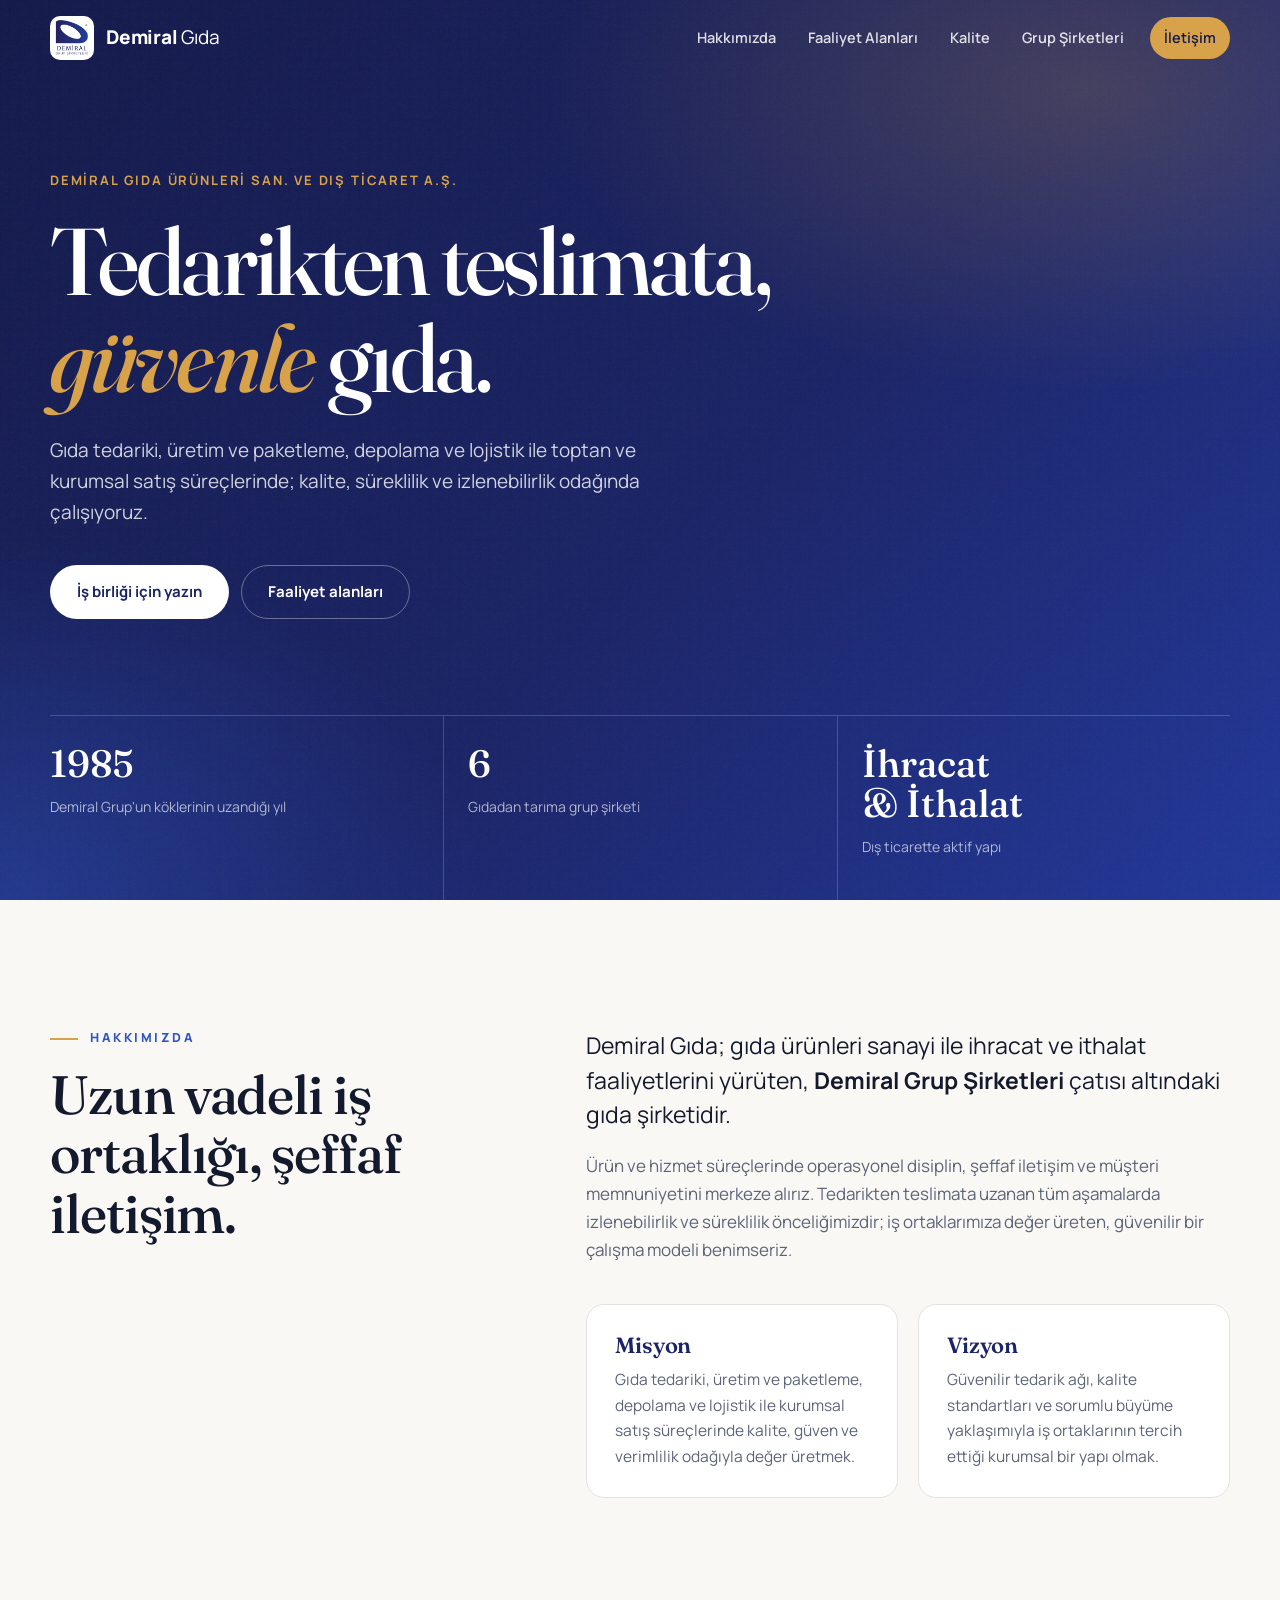
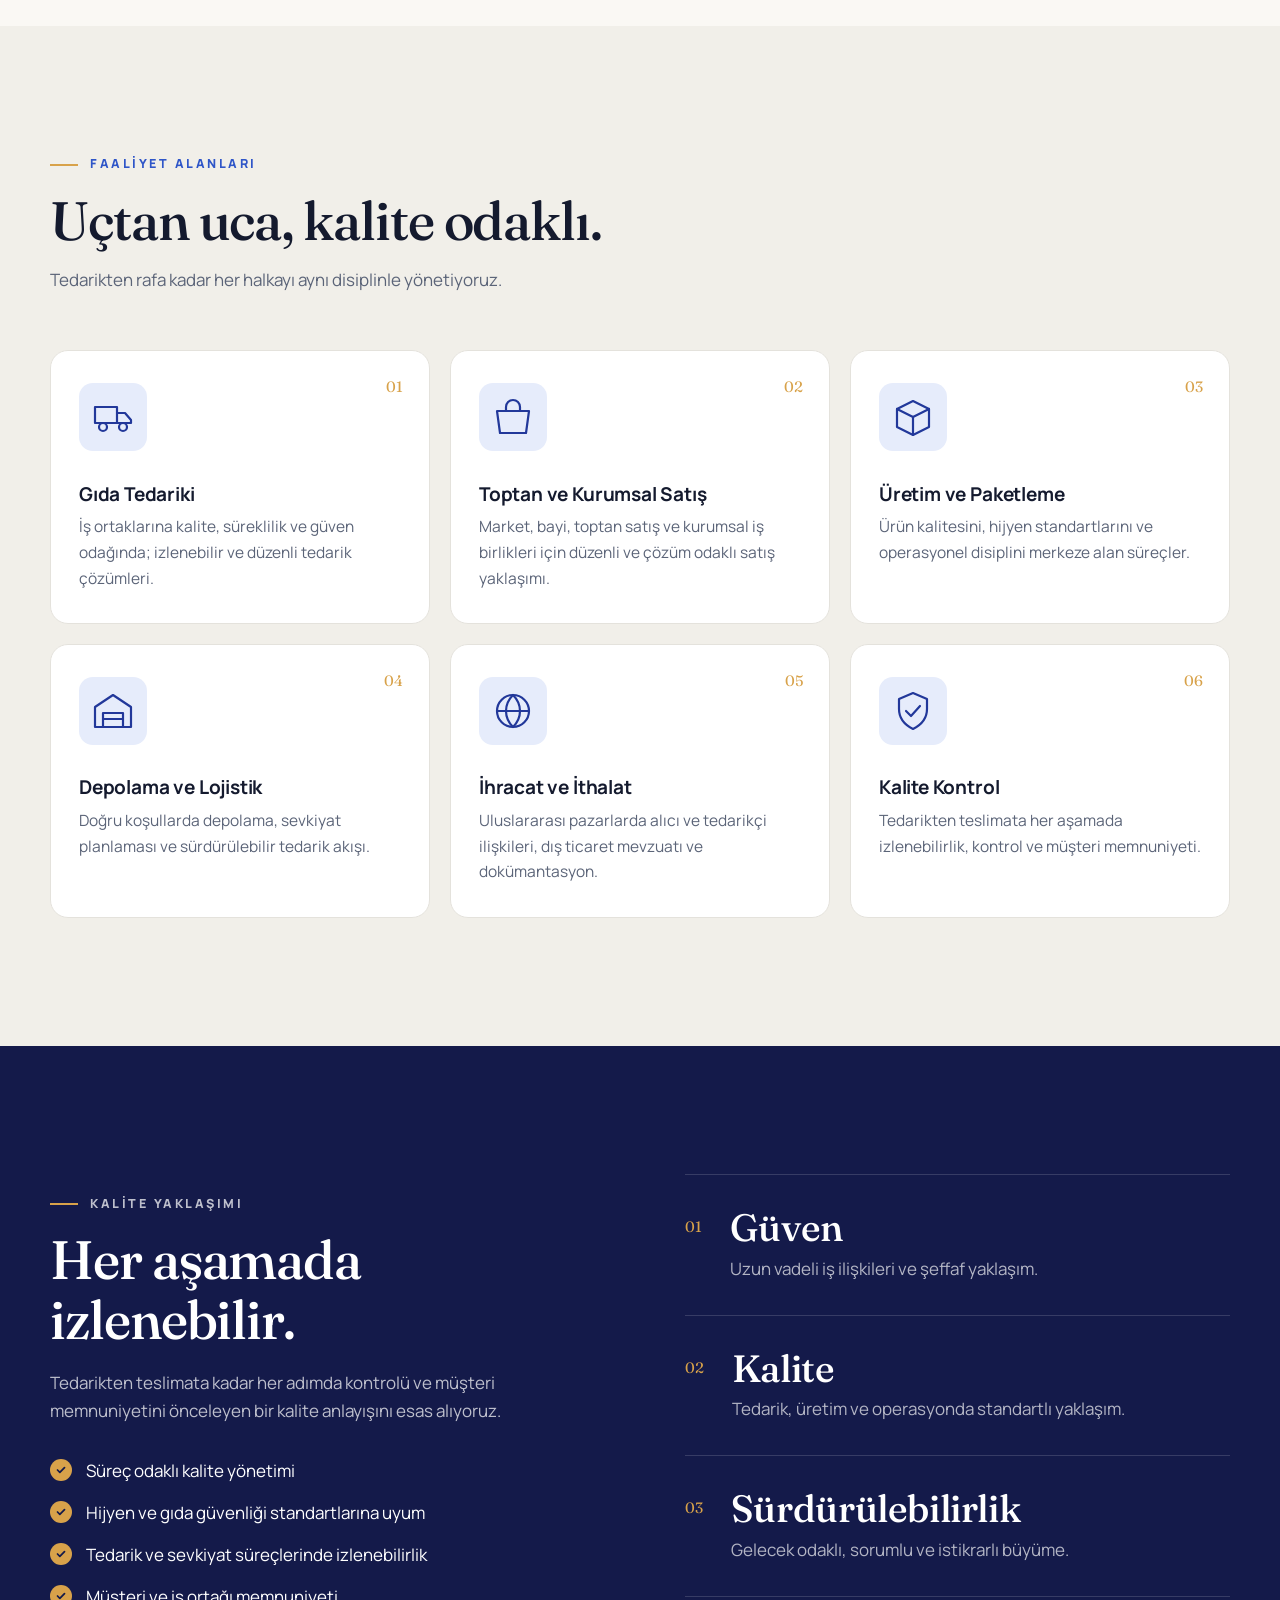
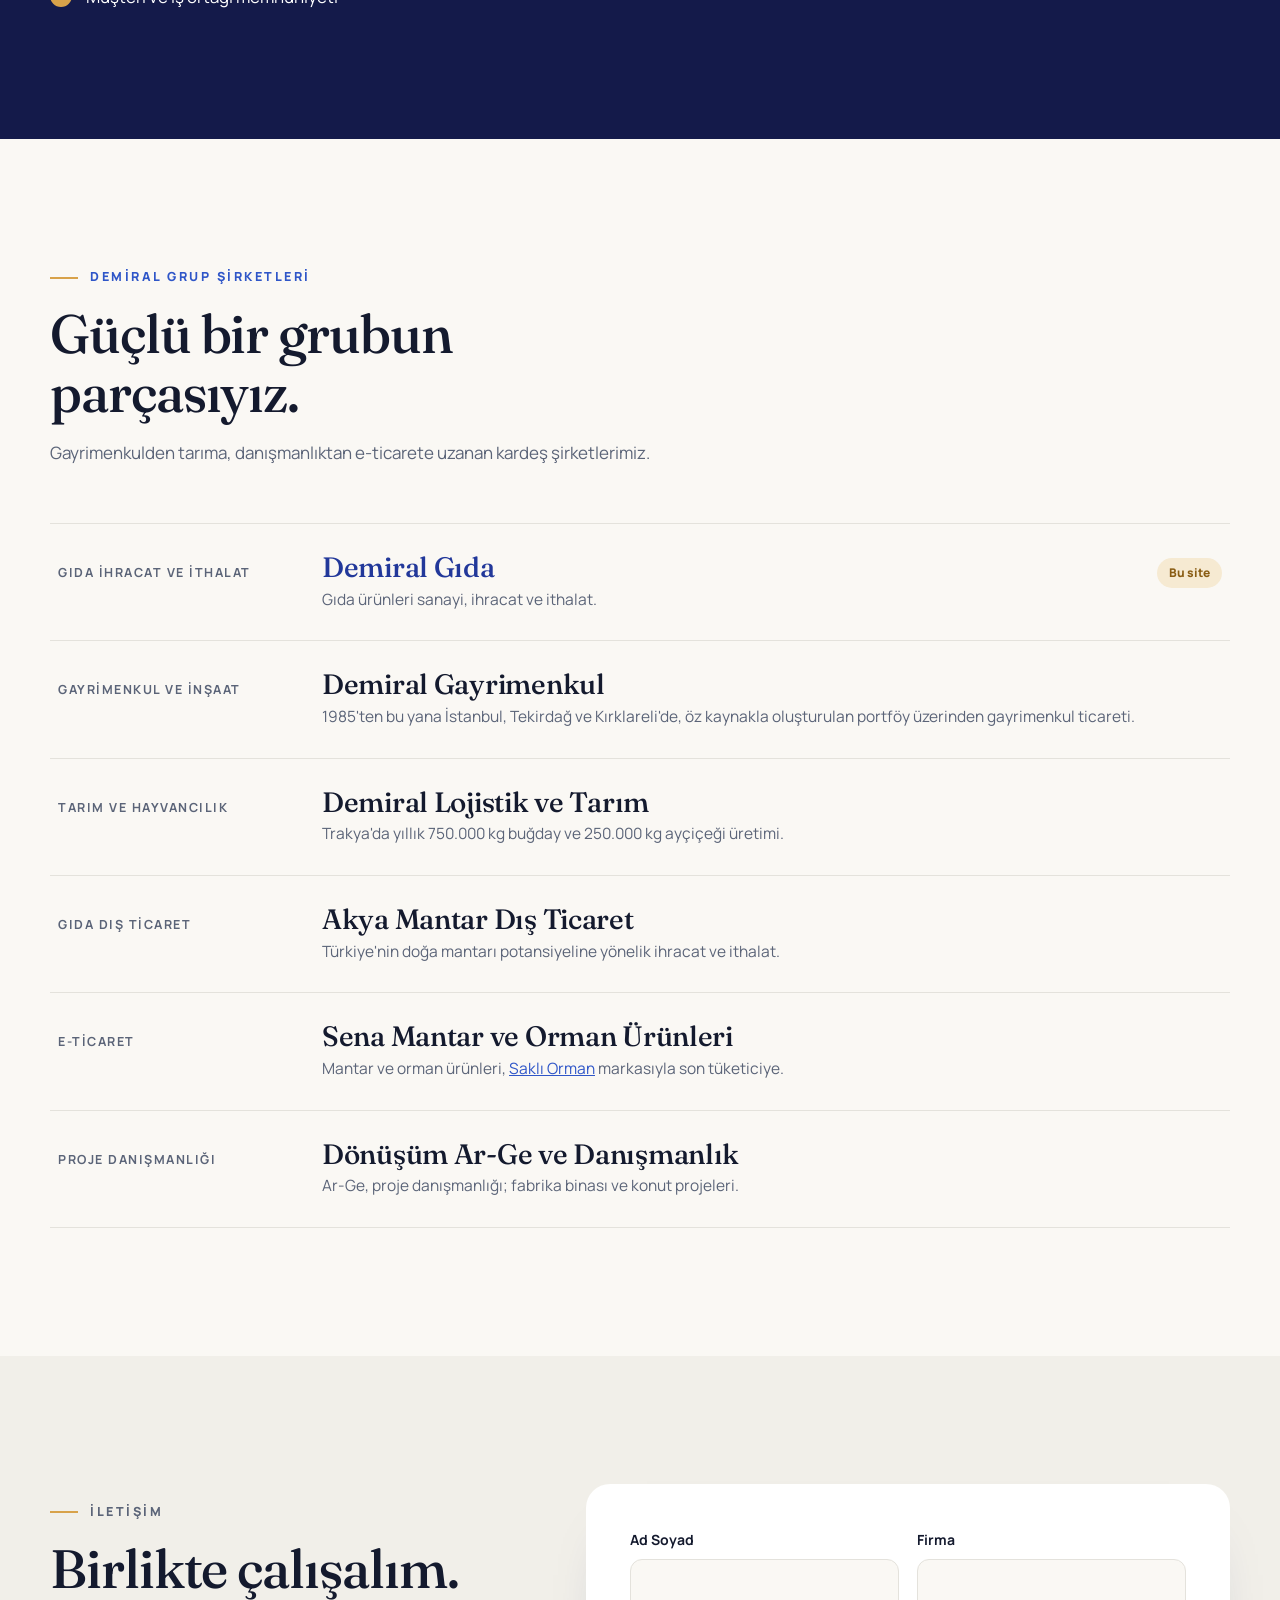
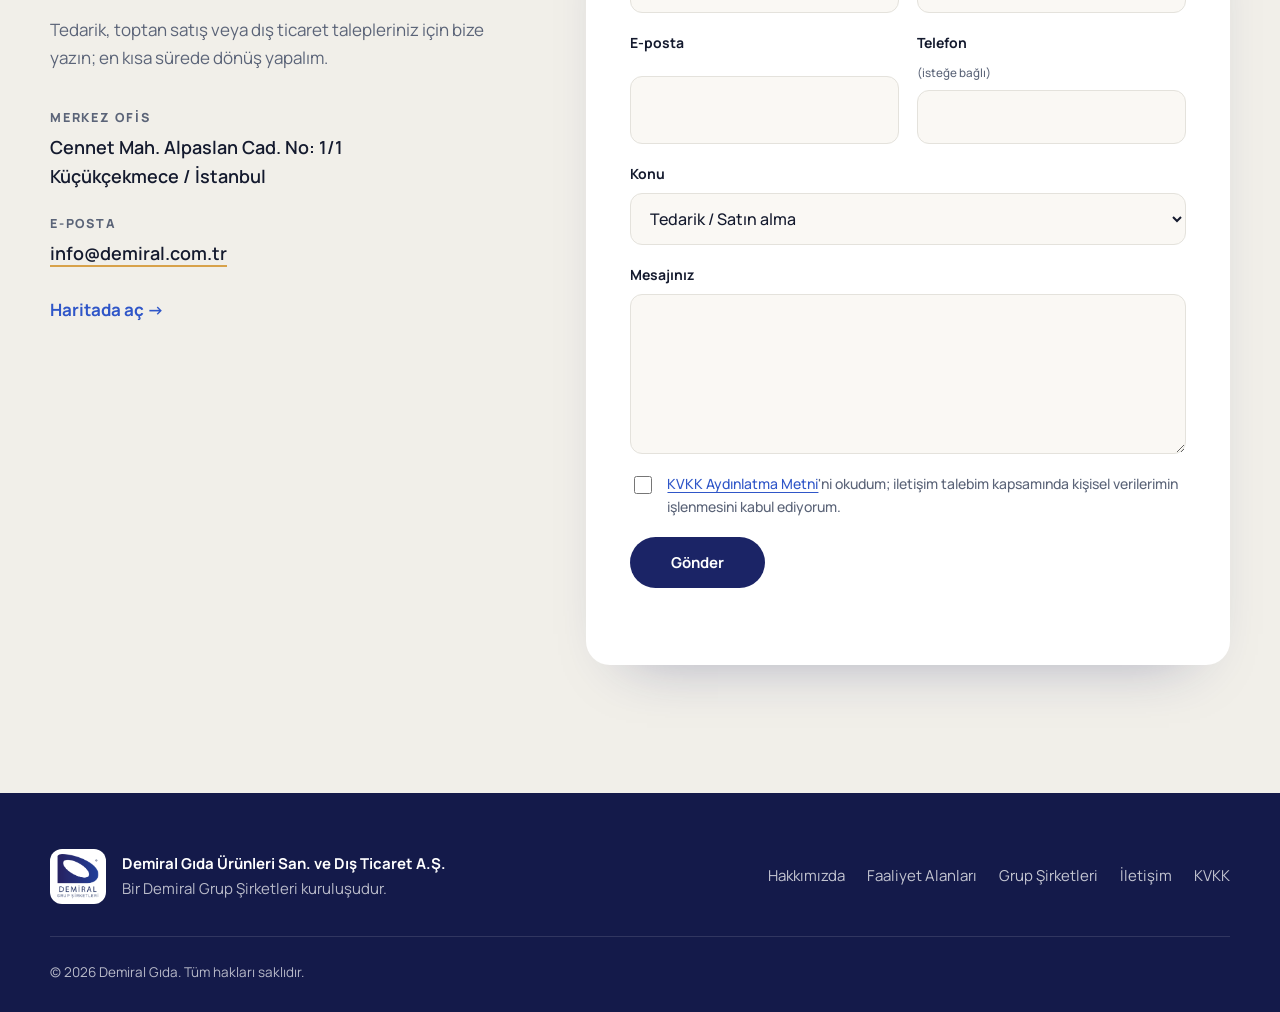
==== index.html @ 5934e365 "feat: Demiral Gıda one-page site Co-Authored-By: Claude Opus 5.5 <noreply@anthropic.com>" ====
<!doctype html>
<html lang="tr">
<head>
  <meta charset="utf-8">
  <meta name="viewport" content="width=device-width, initial-scale=1">
  <title>Demiral Gıda | Gıda Tedariki, Üretim ve Dış Ticaret</title>
  <meta name="description" content="Demiral Gıda Ürünleri San. ve Dış Ticaret A.Ş. — gıda tedariki, üretim ve paketleme, depolama ve lojistik, toptan ve kurumsal satış, ihracat ve ithalat.">
  <link rel="canonical" href="https://demiralgrup.com.tr/">
  <meta property="og:type" content="website">
  <meta property="og:title" content="Demiral Gıda">
  <meta property="og:description" content="Tedarikten teslimata güvenilir, izlenebilir ve kalite odaklı gıda çözümleri.">
  <meta property="og:image" content="https://demiralgrup.com.tr/assets/img/logo.png">
  <meta name="theme-color" content="#1b2466">
  <link rel="icon" href="assets/img/favicon.svg" type="image/svg+xml">
  <link rel="preconnect" href="https://fonts.googleapis.com">
  <link rel="preconnect" href="https://fonts.gstatic.com" crossorigin>
  <link href="https://fonts.googleapis.com/css2?family=Fraunces:opsz,wght@9..144,500;9..144,600&family=Manrope:wght@400;500;600;700;800&display=swap" rel="stylesheet">
  <link rel="stylesheet" href="assets/css/style.css">
  <script type="application/ld+json">
  {"@context":"https://schema.org","@type":"Organization",
   "name":"Demiral Gıda Ürünleri San. ve Dış Ticaret A.Ş.",
   "url":"https://demiralgrup.com.tr/","logo":"https://demiralgrup.com.tr/assets/img/logo.png",
   "email":"info@demiral.com.tr",
   "address":{"@type":"PostalAddress","streetAddress":"Cennet Mah. Alpaslan Cad. No: 1/1","addressLocality":"Küçükçekmece","addressRegion":"İstanbul","addressCountry":"TR"},
   "parentOrganization":{"@type":"Organization","name":"Demiral Grup Şirketleri"}}
  </script>
</head>
<body>
<a class="skip" href="#hakkimizda">İçeriğe geç</a>

<header class="header" id="top">
  <div class="wrap header__in">
    <a class="brand" href="#top" aria-label="Demiral Gıda — sayfa başı">
      <img src="assets/img/logo.png" alt="Demiral Grup Şirketleri" width="44" height="44">
      <span class="brand__txt"><b>Demiral</b> Gıda</span>
    </a>
    <nav class="nav" id="nav" aria-label="Ana menü">
      <a href="#hakkimizda">Hakkımızda</a>
      <a href="#faaliyetler">Faaliyet Alanları</a>
      <a href="#kalite">Kalite</a>
      <a href="#grup">Grup Şirketleri</a>
      <a href="#iletisim" class="nav__cta">İletişim</a>
    </nav>
    <button class="burger" id="burger" aria-label="Menüyü aç" aria-expanded="false" aria-controls="nav">
      <span></span><span></span>
    </button>
  </div>
</header>

<main>
  <!-- HERO -->
  <section class="hero">
    <div class="hero__grain" aria-hidden="true"></div>
    <div class="wrap hero__in">
      <p class="kicker reveal">Demiral Gıda Ürünleri San. ve Dış Ticaret A.Ş.</p>
      <h1 class="hero__title reveal">Tedarikten teslimata,<br><em>güvenle</em> gıda.</h1>
      <p class="hero__lead reveal">Gıda tedariki, üretim ve paketleme, depolama ve lojistik ile toptan ve kurumsal satış süreçlerinde; kalite, süreklilik ve izlenebilirlik odağında çalışıyoruz.</p>
      <div class="hero__act reveal">
        <a class="btn btn--light" href="#iletisim">İş birliği için yazın</a>
        <a class="btn btn--ghost" href="#faaliyetler">Faaliyet alanları</a>
      </div>
    </div>
    <div class="wrap">
      <ul class="facts reveal" aria-label="Öne çıkanlar">
        <li><b>1985</b><span>Demiral Grup'un köklerinin uzandığı yıl</span></li>
        <li><b>6</b><span>Gıdadan tarıma grup şirketi</span></li>
        <li><b>İhracat<br>&amp; İthalat</b><span>Dış ticarette aktif yapı</span></li>
      </ul>
    </div>
  </section>

  <!-- HAKKIMIZDA -->
  <section class="sec" id="hakkimizda">
    <div class="wrap about">
      <div class="about__head reveal">
        <p class="eyebrow">Hakkımızda</p>
        <h2>Uzun vadeli iş ortaklığı, şeffaf iletişim.</h2>
      </div>
      <div class="about__body reveal">
        <p class="lead">Demiral Gıda; gıda ürünleri sanayi ile ihracat ve ithalat faaliyetlerini yürüten, <strong>Demiral Grup Şirketleri</strong> çatısı altındaki gıda şirketidir.</p>
        <p>Ürün ve hizmet süreçlerinde operasyonel disiplin, şeffaf iletişim ve müşteri memnuniyetini merkeze alırız. Tedarikten teslimata uzanan tüm aşamalarda izlenebilirlik ve süreklilik önceliğimizdir; iş ortaklarımıza değer üreten, güvenilir bir çalışma modeli benimseriz.</p>
        <div class="mv">
          <div class="mv__item">
            <h3>Misyon</h3>
            <p>Gıda tedariki, üretim ve paketleme, depolama ve lojistik ile kurumsal satış süreçlerinde kalite, güven ve verimlilik odağıyla değer üretmek.</p>
          </div>
          <div class="mv__item">
            <h3>Vizyon</h3>
            <p>Güvenilir tedarik ağı, kalite standartları ve sorumlu büyüme yaklaşımıyla iş ortaklarının tercih ettiği kurumsal bir yapı olmak.</p>
          </div>
        </div>
      </div>
    </div>
  </section>

  <!-- FAALİYET ALANLARI -->
  <section class="sec sec--tint" id="faaliyetler">
    <div class="wrap">
      <div class="sec__head reveal">
        <p class="eyebrow">Faaliyet Alanları</p>
        <h2>Uçtan uca, kalite odaklı.</h2>
        <p>Tedarikten rafa kadar her halkayı aynı disiplinle yönetiyoruz.</p>
      </div>
      <ol class="cards">
        <li class="card reveal">
          <span class="card__no">01</span>
          <svg class="card__ic" viewBox="0 0 48 48" aria-hidden="true"><path d="M6 30h22V14H6zM28 20h8l6 7v3H28z"/><circle cx="14" cy="34" r="4"/><circle cx="34" cy="34" r="4"/></svg>
          <h3>Gıda Tedariki</h3>
          <p>İş ortaklarına kalite, süreklilik ve güven odağında; izlenebilir ve düzenli tedarik çözümleri.</p>
        </li>
        <li class="card reveal">
          <span class="card__no">02</span>
          <svg class="card__ic" viewBox="0 0 48 48" aria-hidden="true"><path d="M8 18h32l-3 22H11z"/><path d="M17 18v-4a7 7 0 0 1 14 0v4"/></svg>
          <h3>Toptan ve Kurumsal Satış</h3>
          <p>Market, bayi, toptan satış ve kurumsal iş birlikleri için düzenli ve çözüm odaklı satış yaklaşımı.</p>
        </li>
        <li class="card reveal">
          <span class="card__no">03</span>
          <svg class="card__ic" viewBox="0 0 48 48" aria-hidden="true"><path d="M8 16l16-8 16 8v18l-16 8-16-8z"/><path d="M8 16l16 8 16-8M24 24v18"/></svg>
          <h3>Üretim ve Paketleme</h3>
          <p>Ürün kalitesini, hijyen standartlarını ve operasyonel disiplini merkeze alan süreçler.</p>
        </li>
        <li class="card reveal">
          <span class="card__no">04</span>
          <svg class="card__ic" viewBox="0 0 48 48" aria-hidden="true"><path d="M6 20L24 8l18 12v20H6z"/><path d="M14 40V26h20v14M14 32h20"/></svg>
          <h3>Depolama ve Lojistik</h3>
          <p>Doğru koşullarda depolama, sevkiyat planlaması ve sürdürülebilir tedarik akışı.</p>
        </li>
        <li class="card reveal">
          <span class="card__no">05</span>
          <svg class="card__ic" viewBox="0 0 48 48" aria-hidden="true"><circle cx="24" cy="24" r="16"/><path d="M8 24h32M24 8c5 5 7 10 7 16s-2 11-7 16c-5-5-7-10-7-16s2-11 7-16z"/></svg>
          <h3>İhracat ve İthalat</h3>
          <p>Uluslararası pazarlarda alıcı ve tedarikçi ilişkileri, dış ticaret mevzuatı ve dokümantasyon.</p>
        </li>
        <li class="card reveal">
          <span class="card__no">06</span>
          <svg class="card__ic" viewBox="0 0 48 48" aria-hidden="true"><path d="M24 6l14 6v10c0 9-6 16-14 20-8-4-14-11-14-20V12z"/><path d="M17 24l5 5 9-10"/></svg>
          <h3>Kalite Kontrol</h3>
          <p>Tedarikten teslimata her aşamada izlenebilirlik, kontrol ve müşteri memnuniyeti.</p>
        </li>
      </ol>
    </div>
  </section>

  <!-- KALİTE & DEĞERLER -->
  <section class="sec quality" id="kalite">
    <div class="wrap quality__in">
      <div class="quality__l reveal">
        <p class="eyebrow eyebrow--light">Kalite Yaklaşımı</p>
        <h2>Her aşamada izlenebilir.</h2>
        <p>Tedarikten teslimata kadar her adımda kontrolü ve müşteri memnuniyetini önceleyen bir kalite anlayışını esas alıyoruz.</p>
        <ul class="checks">
          <li>Süreç odaklı kalite yönetimi</li>
          <li>Hijyen ve gıda güvenliği standartlarına uyum</li>
          <li>Tedarik ve sevkiyat süreçlerinde izlenebilirlik</li>
          <li>Müşteri ve iş ortağı memnuniyeti</li>
        </ul>
      </div>
      <ol class="values reveal" aria-label="Değerlerimiz">
        <li><span>01</span><div><h3>Güven</h3><p>Uzun vadeli iş ilişkileri ve şeffaf yaklaşım.</p></div></li>
        <li><span>02</span><div><h3>Kalite</h3><p>Tedarik, üretim ve operasyonda standartlı yaklaşım.</p></div></li>
        <li><span>03</span><div><h3>Sürdürülebilirlik</h3><p>Gelecek odaklı, sorumlu ve istikrarlı büyüme.</p></div></li>
      </ol>
    </div>
  </section>

  <!-- GRUP ŞİRKETLERİ -->
  <section class="sec" id="grup">
    <div class="wrap">
      <div class="sec__head reveal">
        <p class="eyebrow">Demiral Grup Şirketleri</p>
        <h2>Güçlü bir grubun parçasıyız.</h2>
        <p>Gayrimenkulden tarıma, danışmanlıktan e-ticarete uzanan kardeş şirketlerimiz.</p>
      </div>
      <ul class="group">
        <li class="group__row reveal is-self">
          <span class="group__sec">Gıda İhracat ve İthalat</span>
          <div><h3>Demiral Gıda</h3><p>Gıda ürünleri sanayi, ihracat ve ithalat.</p></div>
          <span class="group__tag">Bu site</span>
        </li>
        <li class="group__row reveal">
          <span class="group__sec">Gayrimenkul ve İnşaat</span>
          <div><h3>Demiral Gayrimenkul</h3><p>1985'ten bu yana İstanbul, Tekirdağ ve Kırklareli'de, öz kaynakla oluşturulan portföy üzerinden gayrimenkul ticareti.</p></div>
        </li>
        <li class="group__row reveal">
          <span class="group__sec">Tarım ve Hayvancılık</span>
          <div><h3>Demiral Lojistik ve Tarım</h3><p>Trakya'da yıllık 750.000 kg buğday ve 250.000 kg ayçiçeği üretimi.</p></div>
        </li>
        <li class="group__row reveal">
          <span class="group__sec">Gıda Dış Ticaret</span>
          <div><h3>Akya Mantar Dış Ticaret</h3><p>Türkiye'nin doğa mantarı potansiyeline yönelik ihracat ve ithalat.</p></div>
        </li>
        <li class="group__row reveal">
          <span class="group__sec">E-ticaret</span>
          <div><h3>Sena Mantar ve Orman Ürünleri</h3><p>Mantar ve orman ürünleri, <a href="https://www.sakliorman.com" target="_blank" rel="noopener">Saklı Orman</a> markasıyla son tüketiciye.</p></div>
        </li>
        <li class="group__row reveal">
          <span class="group__sec">Proje Danışmanlığı</span>
          <div><h3>Dönüşüm Ar-Ge ve Danışmanlık</h3><p>Ar-Ge, proje danışmanlığı; fabrika binası ve konut projeleri.</p></div>
        </li>
      </ul>
    </div>
  </section>

  <!-- İLETİŞİM -->
  <section class="sec sec--tint" id="iletisim">
    <div class="wrap contact">
      <div class="contact__info reveal">
        <p class="eyebrow">İletişim</p>
        <h2>Birlikte çalışalım.</h2>
        <p>Tedarik, toptan satış veya dış ticaret talepleriniz için bize yazın; en kısa sürede dönüş yapalım.</p>
        <dl class="info">
          <div><dt>Merkez Ofis</dt><dd>Cennet Mah. Alpaslan Cad. No: 1/1<br>Küçükçekmece / İstanbul</dd></div>
          <div><dt>E-posta</dt><dd><a href="mailto:info@demiral.com.tr">info@demiral.com.tr</a></dd></div>
          <!-- TODO: telefon numarası gelince ekle -->
        </dl>
        <a class="maplink" href="https://www.google.com/maps/search/?api=1&query=Cennet+Mah.+Alpaslan+Cad.+No+1+K%C3%BC%C3%A7%C3%BCk%C3%A7ekmece+%C4%B0stanbul" target="_blank" rel="noopener">Haritada aç →</a>
      </div>

      <form class="form reveal" id="contactForm" action="send-mail.php" method="post" novalidate>
        <input type="text" name="website" class="hp" tabindex="-1" autocomplete="off" aria-hidden="true">
        <div class="form__row">
          <label>Ad Soyad<input name="name" required autocomplete="name"></label>
          <label>Firma<input name="company" autocomplete="organization"></label>
        </div>
        <div class="form__row">
          <label>E-posta<input type="email" name="email" required autocomplete="email"></label>
          <label>Telefon <small>(isteğe bağlı)</small><input type="tel" name="phone" autocomplete="tel"></label>
        </div>
        <label>Konu
          <select name="subject">
            <option>Tedarik / Satın alma</option>
            <option>Toptan ve kurumsal satış</option>
            <option>İhracat / İthalat</option>
            <option>Diğer</option>
          </select>
        </label>
        <label>Mesajınız<textarea name="message" rows="5" required></textarea></label>
        <label class="consent">
          <input type="checkbox" name="kvkk" required>
          <span><button type="button" class="linkbtn" data-open="kvkkDialog">KVKK Aydınlatma Metni</button>'ni okudum; iletişim talebim kapsamında kişisel verilerimin işlenmesini kabul ediyorum.</span>
        </label>
        <button class="btn btn--dark" type="submit">Gönder</button>
        <p class="form__msg" role="status" aria-live="polite"></p>
      </form>
    </div>
  </section>
</main>

<footer class="footer">
  <div class="wrap footer__in">
    <div class="footer__brand">
      <img src="assets/img/logo.png" alt="" width="56" height="56">
      <p><b>Demiral Gıda Ürünleri San. ve Dış Ticaret A.Ş.</b><br>Bir Demiral Grup Şirketleri kuruluşudur.</p>
    </div>
    <nav class="footer__nav" aria-label="Alt menü">
      <a href="#hakkimizda">Hakkımızda</a>
      <a href="#faaliyetler">Faaliyet Alanları</a>
      <a href="#grup">Grup Şirketleri</a>
      <a href="#iletisim">İletişim</a>
      <button type="button" class="linkbtn" data-open="kvkkDialog">KVKK</button>
    </nav>
  </div>
  <div class="wrap footer__bot">© <span id="year">2026</span> Demiral Gıda. Tüm hakları saklıdır.</div>
</footer>

<dialog class="dialog" id="kvkkDialog" aria-labelledby="kvkkTitle">
  <div class="dialog__in">
    <button class="dialog__x" type="button" data-close aria-label="Kapat">×</button>
    <h2 id="kvkkTitle">KVKK Aydınlatma Metni</h2>
    <p>6698 sayılı Kişisel Verilerin Korunması Kanunu (“KVKK”) uyarınca kişisel verileriniz, veri sorumlusu sıfatıyla <strong>Demiral Gıda Ürünleri San. ve Dış Ticaret A.Ş.</strong> (Cennet Mah. Alpaslan Cad. No: 1/1 Küçükçekmece / İstanbul, info@demiral.com.tr) tarafından aşağıdaki kapsamda işlenir.</p>
    <h3>İşlenen veriler</h3>
    <p>Yalnızca iletişim formu aracılığıyla ilettiğiniz ad-soyad, firma, e-posta, telefon (isteğe bağlı), konu ve mesaj içeriği.</p>
    <h3>Amaç ve hukuki sebep</h3>
    <p>İletişim taleplerinin yanıtlanması, iş birliği ve tedarik görüşmelerinin yürütülmesi; KVKK m.5/2-c (sözleşmenin kurulması), m.5/2-f (meşru menfaat) ve m.5/1 (açık rıza).</p>
    <h3>Aktarım</h3>
    <p>Verileriniz yalnızca barındırma ve e-posta altyapısı hizmeti alınan tedarikçilere ve hukuki yükümlülük hâlinde yetkili kurumlara aktarılabilir; pazarlama amacıyla üçüncü taraflarla paylaşılmaz.</p>
    <h3>Haklarınız</h3>
    <p>KVKK m.11 kapsamındaki haklarınıza ilişkin taleplerinizi <a href="mailto:info@demiral.com.tr">info@demiral.com.tr</a> adresine iletebilirsiniz.</p>
  </div>
</dialog>

<script src="assets/js/main.js" defer></script>
</body>
</html>
---- assets/css/style.css ----
:root{
  --navy-900:#141a4a;
  --navy-800:#1b2466;
  --navy-600:#22389a;
  --blue-500:#2f56c8;
  --blue-100:#e6ecfb;
  --wheat:#d8a24a;
  --wheat-soft:#f6ead2;
  --paper:#faf8f4;
  --ink:#141a2e;
  --muted:#5b6478;
  --line:#e4e2dc;
  --white:#fff;
  --radius:18px;
  --wrap:1180px;
  --serif:"Fraunces",Georgia,serif;
  --sans:"Manrope",system-ui,-apple-system,"Segoe UI",sans-serif;
}
*,*::before,*::after{box-sizing:border-box}
html{scroll-behavior:smooth;scroll-padding-top:80px}
body{margin:0;font-family:var(--sans);font-size:17px;line-height:1.65;color:var(--ink);background:var(--paper);-webkit-font-smoothing:antialiased}
img{display:block;max-width:100%;height:auto}
a{color:inherit}
h1,h2,h3{margin:0;line-height:1.1}
h2{font-family:var(--serif);font-weight:500;font-size:clamp(32px,4.4vw,54px);letter-spacing:-.02em}
h3{font-size:19px;font-weight:700;letter-spacing:-.01em}
p{margin:0}
.wrap{width:min(var(--wrap),100% - 40px);margin-inline:auto}
.skip{position:absolute;left:-999px;top:8px;background:#fff;padding:8px 14px;border-radius:8px;z-index:100}
.skip:focus{left:8px}
:focus-visible{outline:3px solid var(--wheat);outline-offset:3px}

/* buttons */
.btn{display:inline-flex;align-items:center;justify-content:center;gap:8px;padding:14px 26px;border-radius:999px;font-weight:700;font-size:15px;text-decoration:none;border:1.5px solid transparent;cursor:pointer;transition:transform .2s,background .2s,color .2s}
.btn:hover{transform:translateY(-2px)}
.btn--light{background:var(--white);color:var(--navy-800)}
.btn--ghost{border-color:rgba(255,255,255,.35);color:#fff}
.btn--ghost:hover{background:rgba(255,255,255,.1)}
.btn--dark{background:var(--navy-800);color:#fff;font-family:inherit}
.btn--dark:hover{background:var(--navy-600)}
.btn[disabled]{opacity:.6;pointer-events:none}
.linkbtn{background:none;border:0;padding:0;font:inherit;color:var(--blue-500);text-decoration:underline;text-underline-offset:3px;cursor:pointer}

.eyebrow{font-size:12.5px;font-weight:800;letter-spacing:.2em;text-transform:uppercase;color:var(--blue-500);margin-bottom:16px;display:flex;align-items:center;gap:12px}
.eyebrow::before{content:"";width:28px;height:2px;background:var(--wheat)}
.eyebrow--light{color:var(--wheat)}

/* header */
.header{position:fixed;inset:0 0 auto;z-index:50;transition:background .3s,box-shadow .3s}
.header.is-solid{background:rgba(250,248,244,.92);backdrop-filter:blur(14px);box-shadow:0 1px 0 var(--line)}
.header__in{display:flex;align-items:center;justify-content:space-between;height:76px}
.brand{display:flex;align-items:center;gap:12px;text-decoration:none;color:#fff;transition:color .3s}
.brand img{width:44px;height:44px;background:#fff;border-radius:10px;padding:4px}
.brand__txt{font-size:19px;letter-spacing:-.01em}
.brand__txt b{font-weight:800}
.is-solid .brand{color:var(--navy-800)}
.nav{display:flex;gap:4px;align-items:center}
.nav a{padding:9px 14px;border-radius:999px;font-size:14.5px;font-weight:600;text-decoration:none;color:rgba(255,255,255,.85);transition:background .2s,color .2s}
.nav a:hover,.nav a.is-active{color:#fff;background:rgba(255,255,255,.12)}
.is-solid .nav a{color:var(--muted)}
.is-solid .nav a:hover,.is-solid .nav a.is-active{color:var(--navy-800);background:var(--blue-100)}
.nav a.nav__cta{background:var(--wheat);color:var(--navy-900);margin-left:8px}
.is-solid .nav a.nav__cta{background:var(--navy-800);color:#fff}
.burger{display:none;width:44px;height:44px;border:0;background:none;cursor:pointer;position:relative}
.burger span{position:absolute;left:11px;right:11px;height:2px;background:#fff;border-radius:2px;transition:transform .25s,top .25s,background .3s}
.burger span:first-child{top:17px}.burger span:last-child{top:25px}
.is-solid .burger span,.menu-open .burger span{background:var(--navy-800)}
.menu-open .burger span:first-child{top:21px;transform:rotate(45deg)}
.menu-open .burger span:last-child{top:21px;transform:rotate(-45deg)}

/* hero */
.hero{position:relative;overflow:hidden;color:#fff;padding:170px 0 0;background:
  radial-gradient(900px 500px at 85% 10%,rgba(216,162,74,.22),transparent 60%),
  radial-gradient(800px 600px at 0% 100%,rgba(47,86,200,.45),transparent 60%),
  linear-gradient(135deg,var(--navy-900),var(--navy-800) 55%,var(--navy-600))}
.hero__grain{position:absolute;inset:0;opacity:.07;pointer-events:none;
  background-image:url("data:image/svg+xml,%3Csvg xmlns='http://www.w3.org/2000/svg' width='160' height='160'%3E%3Cfilter id='n'%3E%3CfeTurbulence baseFrequency='.9' numOctaves='2'/%3E%3C/filter%3E%3Crect width='100%25' height='100%25' filter='url(%23n)'/%3E%3C/svg%3E")}
.hero__in{position:relative;max-width:900px;margin-left:max(20px,calc((100% - var(--wrap))/2))}
.kicker{font-size:13px;font-weight:700;letter-spacing:.14em;text-transform:uppercase;color:var(--wheat);margin-bottom:22px}
.hero__title{font-family:var(--serif);font-weight:500;font-size:clamp(42px,7.4vw,96px);letter-spacing:-.03em;line-height:1.02}
.hero__title em{font-style:italic;color:var(--wheat)}
.hero__lead{max-width:600px;margin-top:28px;font-size:clamp(17px,1.6vw,19px);color:rgba(255,255,255,.8)}
.hero__act{display:flex;flex-wrap:wrap;gap:12px;margin-top:36px}
.facts{position:relative;list-style:none;margin:96px 0 0;padding:0;display:grid;grid-template-columns:repeat(3,1fr);border-top:1px solid rgba(255,255,255,.18)}
.facts li{padding:28px 24px 40px 0}
.facts li+li{padding-left:24px;border-left:1px solid rgba(255,255,255,.18)}
.facts b{display:block;font-family:var(--serif);font-weight:500;font-size:clamp(26px,3vw,38px);line-height:1.05;margin-bottom:8px}
.facts span{font-size:14px;color:rgba(255,255,255,.65)}

/* sections */
.sec{padding:clamp(80px,10vw,130px) 0}
.sec--tint{background:#f1efe9}
.sec__head{max-width:640px;margin-bottom:56px}
.sec__head p:last-child{margin-top:16px;color:var(--muted)}

/* about */
.about{display:grid;grid-template-columns:5fr 7fr;gap:clamp(32px,6vw,96px)}
.about__head h2{position:sticky;top:110px}
.lead{font-size:clamp(19px,2vw,23px);line-height:1.5;margin-bottom:20px}
.about__body>p:not(.lead){color:var(--muted)}
.mv{display:grid;grid-template-columns:1fr 1fr;gap:20px;margin-top:40px}
.mv__item{background:var(--white);border:1px solid var(--line);border-radius:var(--radius);padding:28px}
.mv__item h3{font-family:var(--serif);font-weight:600;font-size:22px;color:var(--navy-800);margin-bottom:10px}
.mv__item p{font-size:15.5px;color:var(--muted)}

/* cards */
.cards{list-style:none;margin:0;padding:0;display:grid;grid-template-columns:repeat(3,1fr);gap:20px}
.card{position:relative;background:var(--white);border:1px solid var(--line);border-radius:var(--radius);padding:32px 28px;transition:transform .3s,box-shadow .3s,border-color .3s}
.card:hover{transform:translateY(-4px);box-shadow:0 20px 40px -20px rgba(27,36,102,.25);border-color:transparent}
.card__no{position:absolute;top:24px;right:26px;font-family:var(--serif);font-size:15px;color:var(--wheat)}
.card__ic{width:48px;height:48px;fill:none;stroke:var(--navy-600);stroke-width:2.2;stroke-linejoin:round;stroke-linecap:round;margin-bottom:24px;padding:10px;background:var(--blue-100);border-radius:14px;box-sizing:content-box}
.card h3{margin-bottom:10px}
.card p{font-size:15.5px;color:var(--muted)}

/* quality */
.quality{background:var(--navy-900);color:#fff}
.quality__in{display:grid;grid-template-columns:1fr 1fr;gap:clamp(40px,7vw,110px);align-items:start}
.quality__l>p{margin-top:20px;color:rgba(255,255,255,.72)}
.checks{list-style:none;padding:0;margin:32px 0 0;display:grid;gap:14px}
.checks li{display:flex;gap:14px;align-items:flex-start}
.checks li::before{content:"";flex:none;width:22px;height:22px;margin-top:2px;border-radius:50%;background:var(--wheat) url("data:image/svg+xml,%3Csvg xmlns='http://www.w3.org/2000/svg' viewBox='0 0 24 24' fill='none' stroke='%23141a4a' stroke-width='3' stroke-linecap='round' stroke-linejoin='round'%3E%3Cpath d='M6 12l4 4 8-8'/%3E%3C/svg%3E") center/14px no-repeat}
.values{list-style:none;margin:0;padding:0;border-top:1px solid rgba(255,255,255,.15)}
.values li{display:flex;gap:28px;padding:32px 0;border-bottom:1px solid rgba(255,255,255,.15)}
.values span{font-family:var(--serif);font-size:15px;color:var(--wheat);padding-top:8px}
.values h3{font-family:var(--serif);font-weight:500;font-size:clamp(28px,3vw,38px);margin-bottom:6px}
.values p{color:rgba(255,255,255,.68)}

/* group */
.group{list-style:none;margin:0;padding:0;border-top:1px solid var(--line)}
.group__row{display:grid;grid-template-columns:240px 1fr auto;gap:24px;align-items:baseline;padding:28px 8px;border-bottom:1px solid var(--line);transition:background .2s}
.group__row:hover{background:var(--white)}
.group__sec{font-size:12.5px;font-weight:700;letter-spacing:.12em;text-transform:uppercase;color:var(--muted)}
.group__row h3{font-family:var(--serif);font-weight:500;font-size:clamp(22px,2.4vw,28px);margin-bottom:4px}
.group__row p{color:var(--muted);font-size:15.5px}
.group__row p a{color:var(--blue-500)}
.group__tag{font-size:12px;font-weight:800;padding:5px 12px;border-radius:999px;background:var(--wheat-soft);color:#8a5d14}
.is-self h3{color:var(--navy-600)}

/* contact */
.contact{display:grid;grid-template-columns:5fr 7fr;gap:clamp(32px,6vw,96px);align-items:start}
.contact__info>p{margin-top:18px;color:var(--muted)}
.info{margin:36px 0 0;display:grid;gap:22px}
.info dt{font-size:12.5px;font-weight:800;letter-spacing:.14em;text-transform:uppercase;color:var(--muted);margin-bottom:4px}
.info dd{margin:0;font-size:18px;font-weight:600}
.info a{text-decoration:none;border-bottom:2px solid var(--wheat)}
.maplink{display:inline-block;margin-top:28px;font-weight:700;color:var(--blue-500);text-decoration:none}
.form{background:var(--white);border-radius:24px;padding:clamp(24px,4vw,44px);display:grid;gap:18px;box-shadow:0 30px 60px -40px rgba(27,36,102,.4)}
.form__row{display:grid;grid-template-columns:1fr 1fr;gap:18px}
.form label{display:grid;gap:8px;font-size:14px;font-weight:700}
.form small{font-weight:500;color:var(--muted)}
.form input:not([type=checkbox]),.form select,.form textarea{width:100%;font:inherit;font-size:16px;font-weight:500;padding:13px 15px;border:1.5px solid var(--line);border-radius:12px;background:var(--paper);color:var(--ink);transition:border-color .2s,background .2s}
.form input:focus,.form select:focus,.form textarea:focus{outline:none;border-color:var(--blue-500);background:#fff}
.form textarea{resize:vertical;min-height:130px}
.form .is-invalid{border-color:#c0392b!important}
.consent{display:flex!important;grid-template-columns:none;gap:12px!important;align-items:flex-start;font-weight:500!important;color:var(--muted)}
.consent input{margin-top:4px;width:18px;height:18px;accent-color:var(--navy-800);flex:none}
.form .btn{justify-self:start;padding-inline:40px}
.form__msg{font-size:15px;font-weight:600;min-height:1em}
.form__msg.ok{color:#1a7f37}.form__msg.err{color:#c0392b}
.hp{position:absolute;left:-9999px}

/* footer */
.footer{background:var(--navy-900);color:rgba(255,255,255,.7);padding:56px 0 28px;font-size:15px}
.footer__in{display:flex;justify-content:space-between;gap:32px;flex-wrap:wrap;align-items:center;padding-bottom:32px;border-bottom:1px solid rgba(255,255,255,.12)}
.footer__brand{display:flex;gap:16px;align-items:center}
.footer__brand img{background:#fff;border-radius:12px;padding:5px}
.footer__brand b{color:#fff}
.footer__nav{display:flex;flex-wrap:wrap;gap:6px 22px}
.footer__nav a,.footer__nav .linkbtn{color:rgba(255,255,255,.75);text-decoration:none;font-size:15px}
.footer__nav a:hover,.footer__nav .linkbtn:hover{color:#fff}
.footer__bot{padding-top:24px;font-size:13.5px}

/* dialog */
.dialog{border:0;border-radius:22px;padding:0;max-width:640px;width:calc(100% - 32px);max-height:85vh;color:var(--ink)}
.dialog::backdrop{background:rgba(20,26,74,.55);backdrop-filter:blur(4px)}
.dialog__in{padding:40px 36px;position:relative}
.dialog h2{font-size:30px;margin-bottom:16px}
.dialog h3{font-size:16px;margin:22px 0 6px;color:var(--navy-800)}
.dialog p{font-size:15.5px;color:var(--muted)}
.dialog__x{position:absolute;top:14px;right:16px;width:40px;height:40px;border:0;border-radius:50%;background:var(--paper);font-size:24px;cursor:pointer;color:var(--ink)}

/* reveal */
.js .reveal{opacity:0;transform:translateY(22px);transition:opacity .8s ease,transform .8s ease}
.js .reveal.is-in{opacity:1;transform:none}
@media (prefers-reduced-motion:reduce){
  html{scroll-behavior:auto}
  .js .reveal{opacity:1;transform:none;transition:none}
  .card,.btn{transition:none}
}

/* responsive */
@media (max-width:960px){
  .cards{grid-template-columns:1fr 1fr}
  .about,.contact,.quality__in{grid-template-columns:1fr}
  .about__head h2{position:static}
  .group__row{grid-template-columns:1fr auto}
  .group__row .group__sec{grid-column:1/-1}
  .group__row>div{grid-column:1}
}
@media (max-width:820px){
  .burger{display:block}
  .nav{position:fixed;inset:76px 0 auto;flex-direction:column;align-items:stretch;gap:2px;padding:12px 20px 24px;background:var(--paper);box-shadow:0 20px 30px -20px rgba(0,0,0,.25);transform:translateY(-12px);opacity:0;visibility:hidden;transition:.25s}
  .menu-open .nav{transform:none;opacity:1;visibility:visible}
  .nav a,.is-solid .nav a{color:var(--ink);padding:14px 16px;font-size:16px}
  .nav a.nav__cta{margin:8px 0 0;text-align:center;background:var(--navy-800);color:#fff}
  .menu-open.header{background:var(--paper)}
  .menu-open .brand{color:var(--navy-800)}
}
@media (max-width:620px){
  body{font-size:16px}
  .wrap{width:calc(100% - 32px)}
  .hero{padding-top:130px}
  .hero__in{margin-left:16px;margin-right:16px}
  .facts{grid-template-columns:1fr;margin-top:64px}
  .facts li,.facts li+li{padding:20px 0;border-left:0;border-bottom:1px solid rgba(255,255,255,.12)}
  .cards,.mv,.form__row{grid-template-columns:1fr}
  .values li{gap:18px}
  .dialog__in{padding:36px 22px}
}
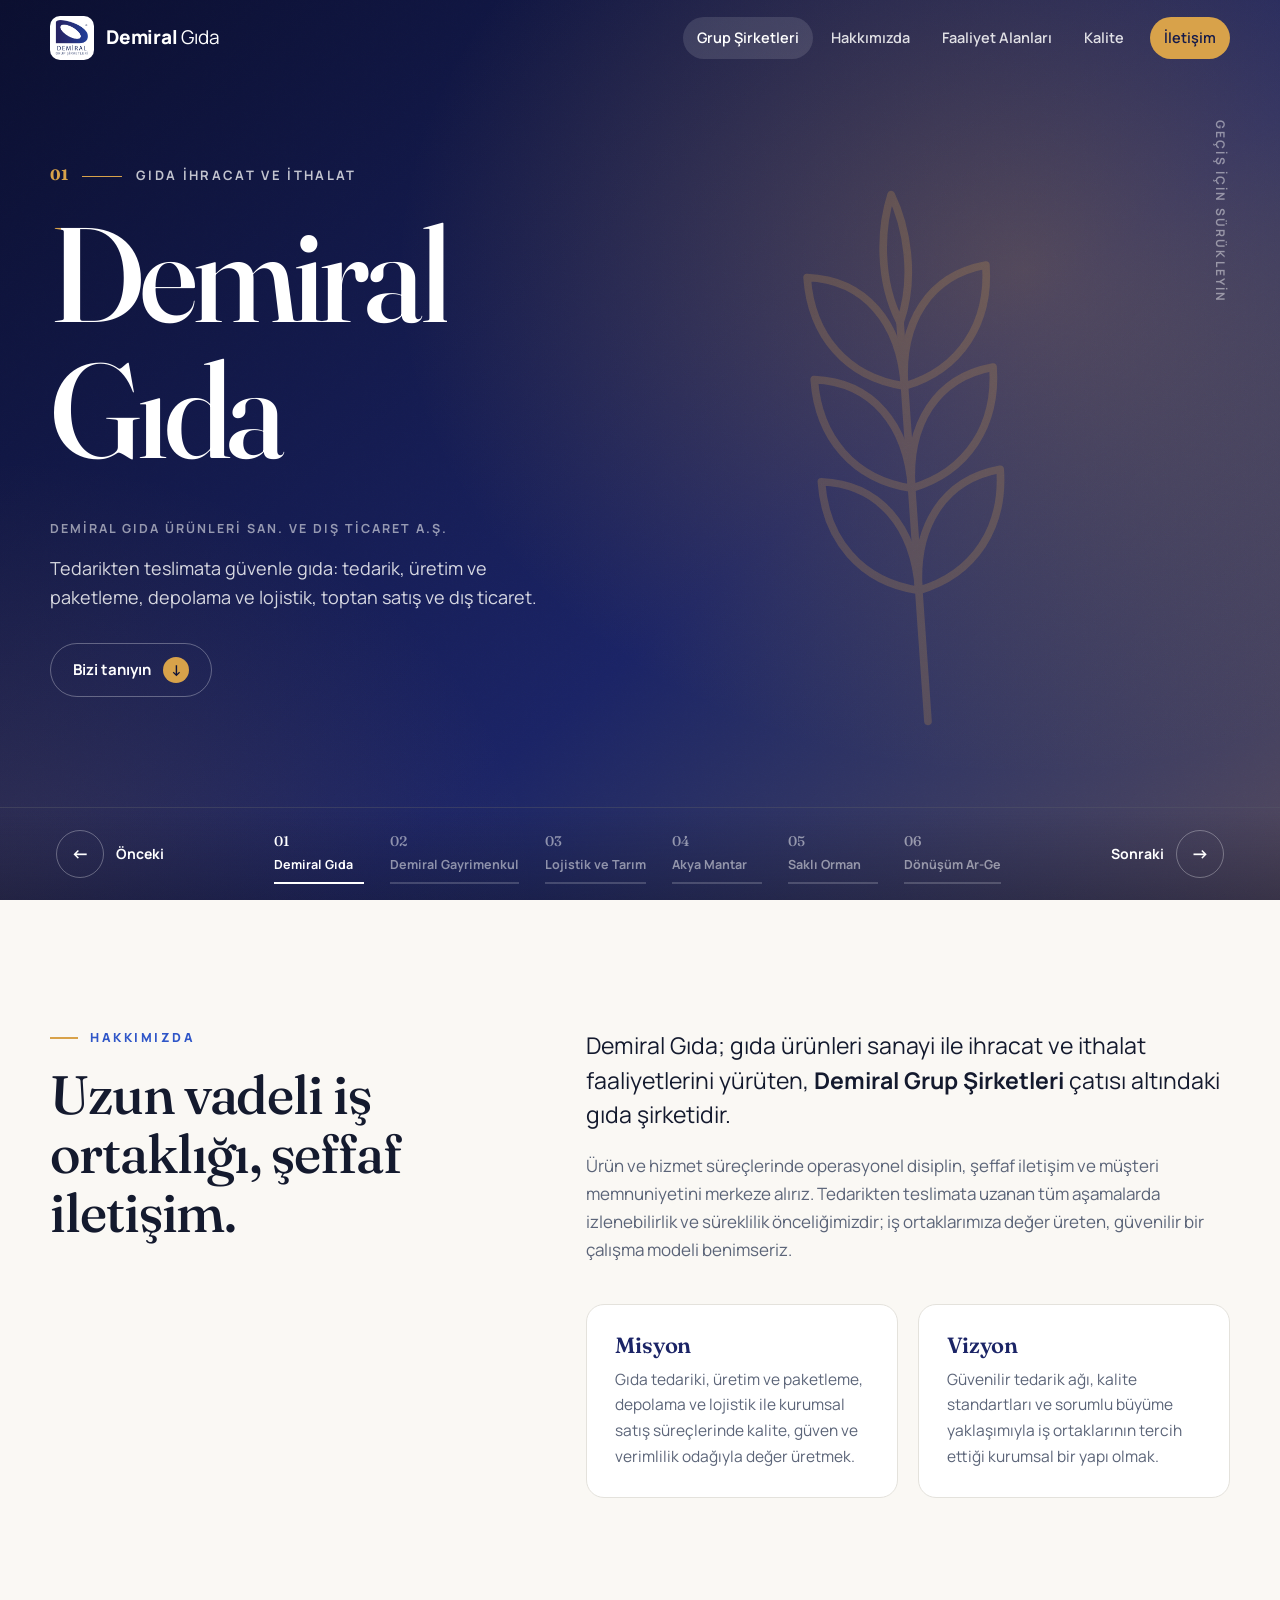
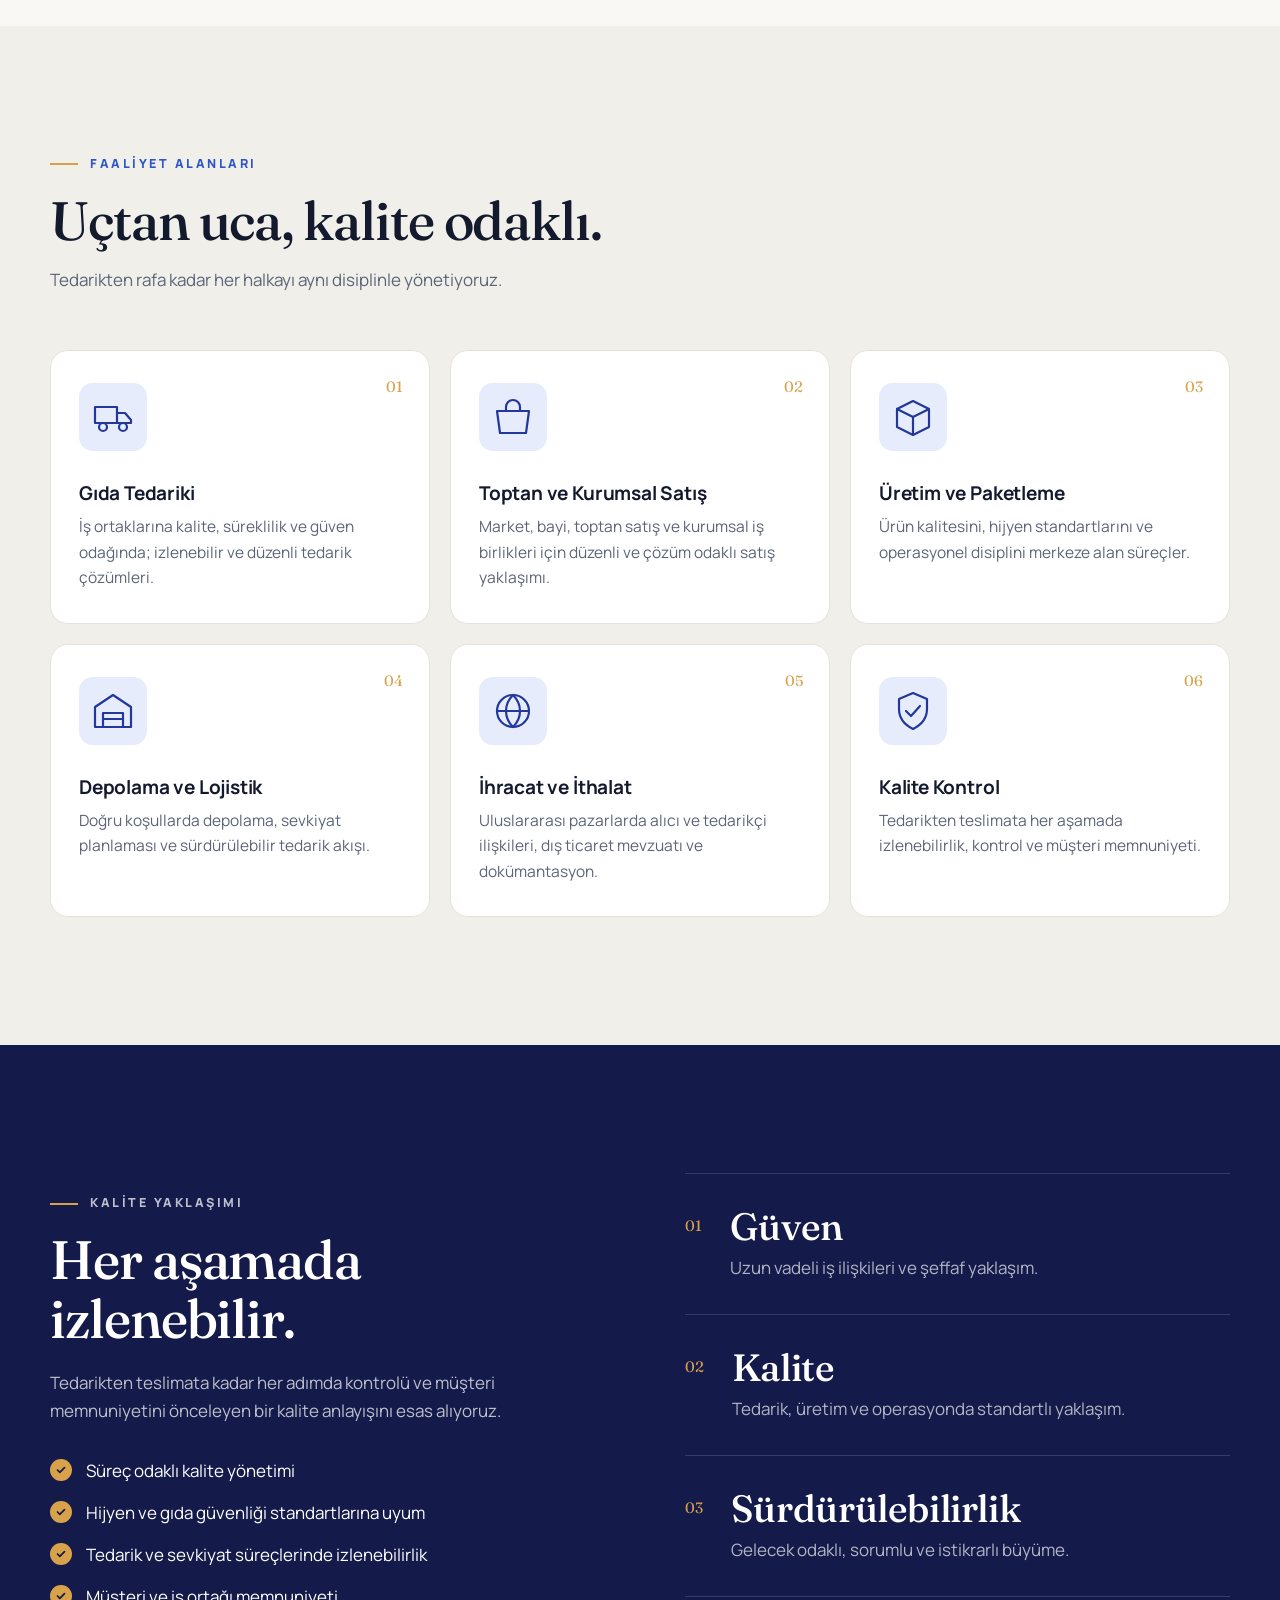
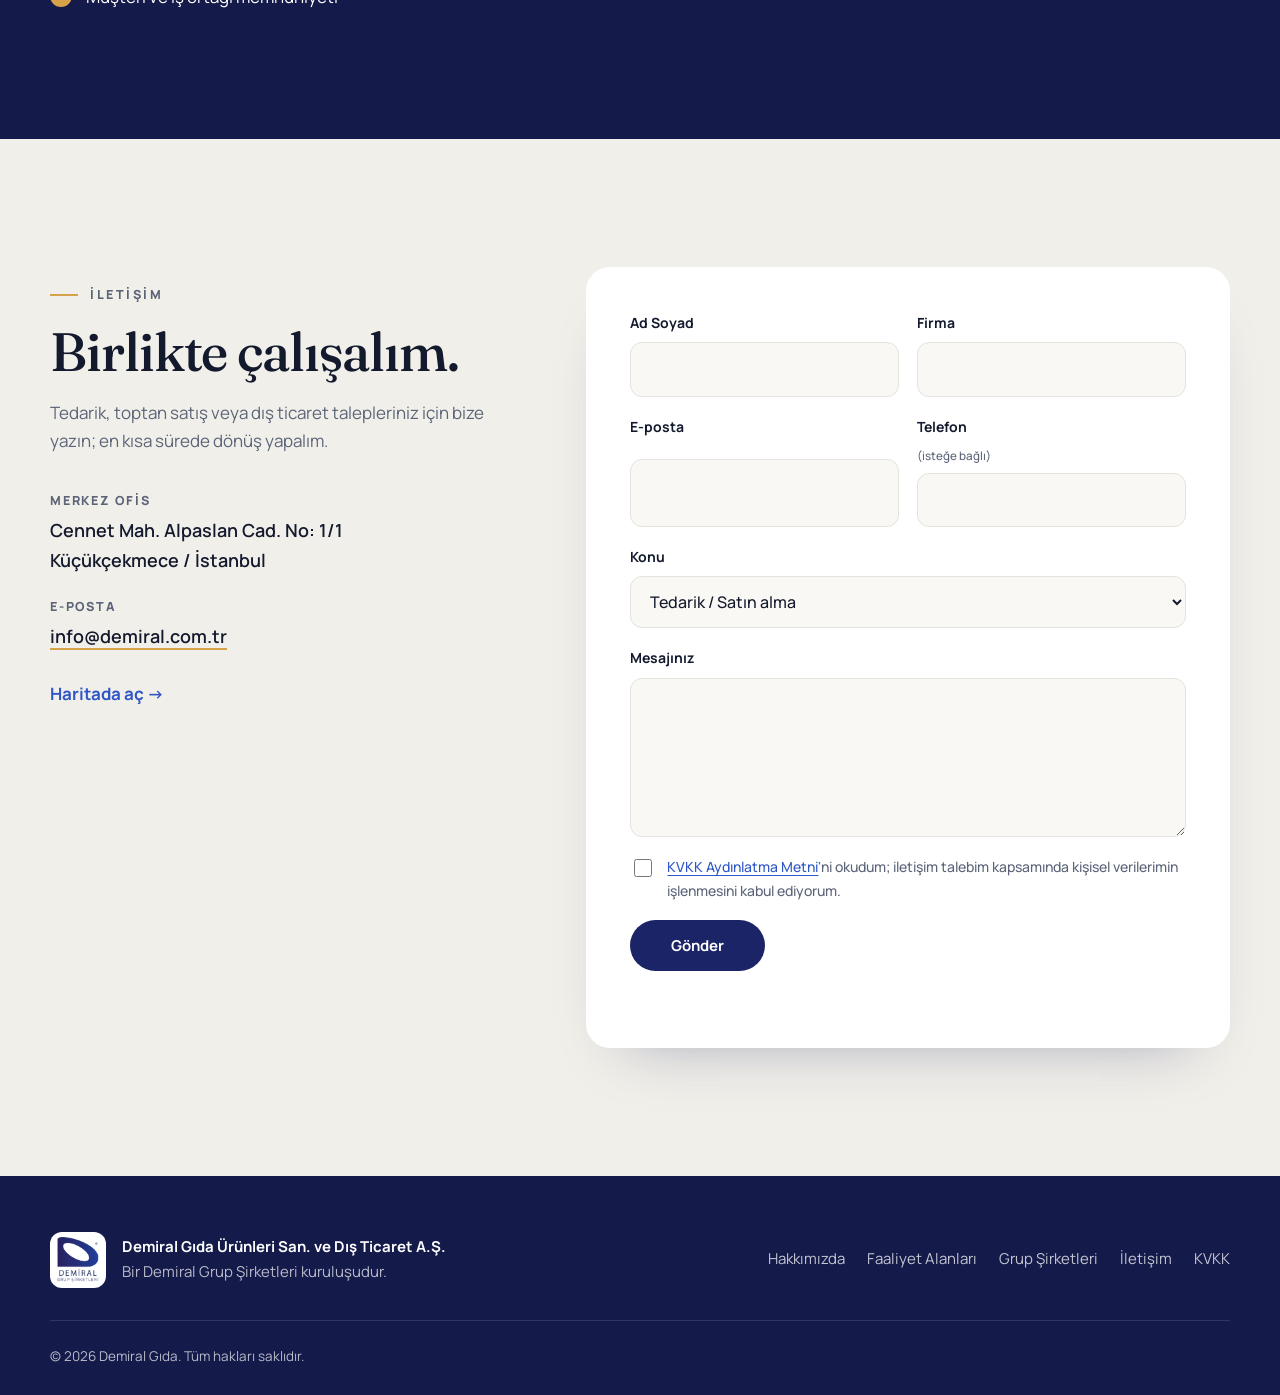
==== commit 6c79ed67: "feat: grup şirketleri için tam ekran slider ve firma detay sayfaları Hero yerine grup şirketlerini g" ====
--- a/index.html
+++ b/index.html
@@ -35,10 +35,10 @@
       <span class="brand__txt"><b>Demiral</b> Gıda</span>
     </a>
     <nav class="nav" id="nav" aria-label="Ana menü">
+      <a href="#grup">Grup Şirketleri</a>
       <a href="#hakkimizda">Hakkımızda</a>
       <a href="#faaliyetler">Faaliyet Alanları</a>
       <a href="#kalite">Kalite</a>
-      <a href="#grup">Grup Şirketleri</a>
       <a href="#iletisim" class="nav__cta">İletişim</a>
     </nav>
     <button class="burger" id="burger" aria-label="Menüyü aç" aria-expanded="false" aria-controls="nav">
@@ -48,25 +48,85 @@
 </header>
 
 <main>
-  <!-- HERO -->
-  <section class="hero">
-    <div class="hero__grain" aria-hidden="true"></div>
-    <div class="wrap hero__in">
-      <p class="kicker reveal">Demiral Gıda Ürünleri San. ve Dış Ticaret A.Ş.</p>
-      <h1 class="hero__title reveal">Tedarikten teslimata,<br><em>güvenle</em> gıda.</h1>
-      <p class="hero__lead reveal">Gıda tedariki, üretim ve paketleme, depolama ve lojistik ile toptan ve kurumsal satış süreçlerinde; kalite, süreklilik ve izlenebilirlik odağında çalışıyoruz.</p>
-      <div class="hero__act reveal">
-        <a class="btn btn--light" href="#iletisim">İş birliği için yazın</a>
-        <a class="btn btn--ghost" href="#faaliyetler">Faaliyet alanları</a>
-      </div>
-    </div>
-    <div class="wrap">
-      <ul class="facts reveal" aria-label="Öne çıkanlar">
-        <li><b>1985</b><span>Demiral Grup'un köklerinin uzandığı yıl</span></li>
-        <li><b>6</b><span>Gıdadan tarıma grup şirketi</span></li>
-        <li><b>İhracat<br>&amp; İthalat</b><span>Dış ticarette aktif yapı</span></li>
-      </ul>
-    </div>
+  <!-- GRUP ŞİRKETLERİ SLIDER -->
+  <section class="show" id="grup" aria-roledescription="carousel" aria-label="Demiral Grup Şirketleri">
+    <div class="show__track">
+      <article class="slide is-active" id="s-gida" style="--a:#d8a24a;--b:#1b2466" aria-roledescription="slide" aria-label="1 / 6">
+        <div class="slide__bg" aria-hidden="true"><svg class="slide__art" viewBox="0 0 200 200"><path d="M100 185V60"/><path d="M100 80c-18-4-28-18-28-36 18 2 28 16 28 36zM100 80c18-4 28-18 28-36-18 2-28 16-28 36z"/><path d="M100 112c-18-4-28-18-28-36 18 2 28 16 28 36zM100 112c18-4 28-18 28-36-18 2-28 16-28 36z"/><path d="M100 144c-18-4-28-18-28-36 18 2 28 16 28 36zM100 144c18-4 28-18 28-36-18 2-28 16-28 36z"/><path d="M100 60c-6-14-4-30 0-40 4 10 6 26 0 40z"/></svg></div>
+        <div class="wrap slide__in">
+          <p class="slide__sec"><span>01</span>Gıda İhracat ve İthalat</p>
+          <h1 class="slide__title"><a href="#hakkimizda"><span class="ln"><span>Demiral</span></span><span class="ln"><span>Gıda</span></span></a></h1>
+          <p class="slide__legal">DEMİRAL GIDA ÜRÜNLERİ SAN. VE DIŞ TİCARET A.Ş.</p>
+          <p class="slide__lead">Tedarikten teslimata güvenle gıda: tedarik, üretim ve paketleme, depolama ve lojistik, toptan satış ve dış ticaret.</p>
+          <a class="slide__cta" href="#hakkimizda" tabindex="-1" aria-hidden="true">Bizi tanıyın <i>↓</i></a>
+        </div>
+      </article>
+      <article class="slide" id="s-gayrimenkul" style="--a:#8fb3ff;--b:#16224f" aria-roledescription="slide" aria-label="2 / 6">
+        <div class="slide__bg" aria-hidden="true"><svg class="slide__art" viewBox="0 0 200 200"><path d="M30 180h140"/><path d="M45 180V90h40v90M85 180V45h50v135M135 180v-70h25v70"/><path d="M60 110h10M60 135h10M60 160h10M100 70h20M100 95h20M100 120h20M100 145h20"/></svg></div>
+        <div class="wrap slide__in">
+          <p class="slide__sec"><span>02</span>Gayrimenkul ve İnşaat</p>
+          <h2 class="slide__title"><a href="firma/gayrimenkul.html" target="_blank" rel="noopener"><span class="ln"><span>Demiral</span></span><span class="ln"><span>Gayrimenkul</span></span> <span class="sr">(yeni sekmede açılır)</span></a></h2>
+          <p class="slide__legal">DEMİRAL GAYRİMENKUL İNŞAAT YATIRIM A.Ş.</p>
+          <p class="slide__lead">1985'ten bu yana İstanbul, Tekirdağ ve Kırklareli'de, öz kaynakla oluşturulan portföy üzerinden gayrimenkul ticareti.</p>
+          <a class="slide__cta" href="firma/gayrimenkul.html" target="_blank" rel="noopener" tabindex="-1" aria-hidden="true">Şirketi incele <i>↗</i></a>
+        </div>
+      </article>
+      <article class="slide" id="s-tarim" style="--a:#e9c46a;--b:#1d2f4a" aria-roledescription="slide" aria-label="3 / 6">
+        <div class="slide__bg" aria-hidden="true"><svg class="slide__art" viewBox="0 0 200 200"><circle cx="100" cy="70" r="26"/><path d="M100 30v-10M100 120v-8M60 70H50M150 70h-10M72 42l-7-7M135 105l-7-7M128 42l7-7M65 105l7-7"/><path d="M20 180c40-30 120-30 160 0M30 160c35-22 105-22 140 0"/></svg></div>
+        <div class="wrap slide__in">
+          <p class="slide__sec"><span>03</span>Tarım ve Hayvancılık</p>
+          <h2 class="slide__title"><a href="firma/lojistik-tarim.html" target="_blank" rel="noopener"><span class="ln"><span>Lojistik</span></span><span class="ln"><span>ve Tarım</span></span> <span class="sr">(yeni sekmede açılır)</span></a></h2>
+          <p class="slide__legal">DEMİRAL LOJİSTİK VE TARIM İŞLETMELERİ A.Ş.</p>
+          <p class="slide__lead">Trakya Bölgesi'nde yıllık 750.000 kg buğday ve 250.000 kg ayçiçeği üretimi, son teknoloji tarım ekipmanlarıyla.</p>
+          <a class="slide__cta" href="firma/lojistik-tarim.html" target="_blank" rel="noopener" tabindex="-1" aria-hidden="true">Şirketi incele <i>↗</i></a>
+        </div>
+      </article>
+      <article class="slide" id="s-akya" style="--a:#f0a868;--b:#2a1f3d" aria-roledescription="slide" aria-label="4 / 6">
+        <div class="slide__bg" aria-hidden="true"><svg class="slide__art" viewBox="0 0 200 200"><path d="M40 105c0-40 27-65 60-65s60 25 60 65z"/><path d="M78 105v50c0 14 10 22 22 22s22-8 22-22v-50"/><circle cx="80" cy="75" r="6"/><circle cx="118" cy="68" r="5"/><circle cx="102" cy="88" r="4"/><path d="M20 180h160"/></svg></div>
+        <div class="wrap slide__in">
+          <p class="slide__sec"><span>04</span>Gıda Dış Ticaret</p>
+          <h2 class="slide__title"><a href="https://mertcilli.github.io/akyamantar/" target="_blank" rel="noopener"><span class="ln"><span>Akya</span></span><span class="ln"><span>Mantar</span></span> <span class="sr">(yeni sekmede açılır)</span></a></h2>
+          <p class="slide__legal">AKYA MANTAR DIŞ TİCARET A.Ş.</p>
+          <p class="slide__lead">Türkiye'nin zengin doğa mantarı potansiyelini ekonomiye kazandıran ihracat ve ithalat odaklı dış ticaret.</p>
+          <a class="slide__cta" href="https://mertcilli.github.io/akyamantar/" target="_blank" rel="noopener" tabindex="-1" aria-hidden="true">Web sitesine git <i>↗</i></a>
+        </div>
+      </article>
+      <article class="slide" id="s-sena" style="--a:#7fd1a8;--b:#10302a" aria-roledescription="slide" aria-label="5 / 6">
+        <div class="slide__bg" aria-hidden="true"><svg class="slide__art" viewBox="0 0 200 200"><path d="M60 180V140M140 180V130M100 180V120"/><path d="M60 140l-25 0 25-40-18 0 18-35 18 35-18 0 25 40z"/><path d="M140 130l-25 0 25-40-18 0 18-40 18 40-18 0 25 40z"/><path d="M100 120l-30 0 30-50-20 0 20-45 20 45-20 0 30 50z"/><path d="M20 180h160"/></svg></div>
+        <div class="wrap slide__in">
+          <p class="slide__sec"><span>05</span>E-ticaret</p>
+          <h2 class="slide__title"><a href="https://www.sakliorman.com" target="_blank" rel="noopener"><span class="ln"><span>Saklı</span></span><span class="ln"><span>Orman</span></span> <span class="sr">(yeni sekmede açılır)</span></a></h2>
+          <p class="slide__legal">SENA MANTAR VE ORMAN ÜRÜNLERİ A.Ş.</p>
+          <p class="slide__lead">Mantar ve orman ürünlerini Saklı Orman markasıyla e-ticaret üzerinden son tüketiciye ulaştırır.</p>
+          <a class="slide__cta" href="https://www.sakliorman.com" target="_blank" rel="noopener" tabindex="-1" aria-hidden="true">sakliorman.com <i>↗</i></a>
+        </div>
+      </article>
+      <article class="slide" id="s-donusum" style="--a:#b9a4ff;--b:#1e1a4f" aria-roledescription="slide" aria-label="6 / 6">
+        <div class="slide__bg" aria-hidden="true"><svg class="slide__art" viewBox="0 0 200 200"><path d="M30 30h140v140H30z"/><path d="M30 70h140M30 110h140M30 150h140M70 30v140M110 30v140M150 30v140" opacity=".45"/><path d="M50 150l45-80 45 80z"/><circle cx="95" cy="70" r="8"/></svg></div>
+        <div class="wrap slide__in">
+          <p class="slide__sec"><span>06</span>Proje Danışmanlığı</p>
+          <h2 class="slide__title"><a href="firma/donusum-arge.html" target="_blank" rel="noopener"><span class="ln"><span>Dönüşüm</span></span><span class="ln"><span>Ar-Ge</span></span> <span class="sr">(yeni sekmede açılır)</span></a></h2>
+          <p class="slide__legal">DÖNÜŞÜM ARGE VE DANIŞMANLIK A.Ş.</p>
+          <p class="slide__lead">Araştırma-geliştirme ve proje danışmanlığı; her türlü fabrika binası ve konut projesi.</p>
+          <a class="slide__cta" href="firma/donusum-arge.html" target="_blank" rel="noopener" tabindex="-1" aria-hidden="true">Şirketi incele <i>↗</i></a>
+        </div>
+      </article>
+    </div>
+    <div class="show__bar">
+      <div class="wrap show__bar-in">
+        <button class="show__nav" type="button" data-dir="-1" aria-label="Önceki şirket"><i>←</i><span>Önceki</span></button>
+        <ol class="show__dots" role="tablist" aria-label="Şirket seç">
+          <li><button type="button" role="tab" aria-controls="s-gida" aria-selected="true" data-go="0"><b>01</b><span>Demiral Gıda</span><em></em></button></li>
+          <li><button type="button" role="tab" aria-controls="s-gayrimenkul" aria-selected="false" data-go="1"><b>02</b><span>Demiral Gayrimenkul</span><em></em></button></li>
+          <li><button type="button" role="tab" aria-controls="s-tarim" aria-selected="false" data-go="2"><b>03</b><span>Lojistik ve Tarım</span><em></em></button></li>
+          <li><button type="button" role="tab" aria-controls="s-akya" aria-selected="false" data-go="3"><b>04</b><span>Akya Mantar</span><em></em></button></li>
+          <li><button type="button" role="tab" aria-controls="s-sena" aria-selected="false" data-go="4"><b>05</b><span>Saklı Orman</span><em></em></button></li>
+          <li><button type="button" role="tab" aria-controls="s-donusum" aria-selected="false" data-go="5"><b>06</b><span>Dönüşüm Ar-Ge</span><em></em></button></li>
+        </ol>
+        <button class="show__nav" type="button" data-dir="1" aria-label="Sonraki şirket"><span>Sonraki</span><i>→</i></button>
+      </div>
+    </div>
+    <p class="show__hint" aria-hidden="true">Geçiş için sürükleyin</p>
   </section>
 
   <!-- HAKKIMIZDA -->
@@ -161,44 +221,6 @@
         <li><span>02</span><div><h3>Kalite</h3><p>Tedarik, üretim ve operasyonda standartlı yaklaşım.</p></div></li>
         <li><span>03</span><div><h3>Sürdürülebilirlik</h3><p>Gelecek odaklı, sorumlu ve istikrarlı büyüme.</p></div></li>
       </ol>
-    </div>
-  </section>
-
-  <!-- GRUP ŞİRKETLERİ -->
-  <section class="sec" id="grup">
-    <div class="wrap">
-      <div class="sec__head reveal">
-        <p class="eyebrow">Demiral Grup Şirketleri</p>
-        <h2>Güçlü bir grubun parçasıyız.</h2>
-        <p>Gayrimenkulden tarıma, danışmanlıktan e-ticarete uzanan kardeş şirketlerimiz.</p>
-      </div>
-      <ul class="group">
-        <li class="group__row reveal is-self">
-          <span class="group__sec">Gıda İhracat ve İthalat</span>
-          <div><h3>Demiral Gıda</h3><p>Gıda ürünleri sanayi, ihracat ve ithalat.</p></div>
-          <span class="group__tag">Bu site</span>
-        </li>
-        <li class="group__row reveal">
-          <span class="group__sec">Gayrimenkul ve İnşaat</span>
-          <div><h3>Demiral Gayrimenkul</h3><p>1985'ten bu yana İstanbul, Tekirdağ ve Kırklareli'de, öz kaynakla oluşturulan portföy üzerinden gayrimenkul ticareti.</p></div>
-        </li>
-        <li class="group__row reveal">
-          <span class="group__sec">Tarım ve Hayvancılık</span>
-          <div><h3>Demiral Lojistik ve Tarım</h3><p>Trakya'da yıllık 750.000 kg buğday ve 250.000 kg ayçiçeği üretimi.</p></div>
-        </li>
-        <li class="group__row reveal">
-          <span class="group__sec">Gıda Dış Ticaret</span>
-          <div><h3>Akya Mantar Dış Ticaret</h3><p>Türkiye'nin doğa mantarı potansiyeline yönelik ihracat ve ithalat.</p></div>
-        </li>
-        <li class="group__row reveal">
-          <span class="group__sec">E-ticaret</span>
-          <div><h3>Sena Mantar ve Orman Ürünleri</h3><p>Mantar ve orman ürünleri, <a href="https://www.sakliorman.com" target="_blank" rel="noopener">Saklı Orman</a> markasıyla son tüketiciye.</p></div>
-        </li>
-        <li class="group__row reveal">
-          <span class="group__sec">Proje Danışmanlığı</span>
-          <div><h3>Dönüşüm Ar-Ge ve Danışmanlık</h3><p>Ar-Ge, proje danışmanlığı; fabrika binası ve konut projeleri.</p></div>
-        </li>
-      </ul>
     </div>
   </section>
 
--- a/assets/css/style.css
+++ b/assets/css/style.css
@@ -68,24 +68,70 @@
 .menu-open .burger span:first-child{top:21px;transform:rotate(45deg)}
 .menu-open .burger span:last-child{top:21px;transform:rotate(-45deg)}
 
-/* hero */
-.hero{position:relative;overflow:hidden;color:#fff;padding:170px 0 0;background:
-  radial-gradient(900px 500px at 85% 10%,rgba(216,162,74,.22),transparent 60%),
-  radial-gradient(800px 600px at 0% 100%,rgba(47,86,200,.45),transparent 60%),
-  linear-gradient(135deg,var(--navy-900),var(--navy-800) 55%,var(--navy-600))}
-.hero__grain{position:absolute;inset:0;opacity:.07;pointer-events:none;
+/* showcase slider (grup şirketleri) */
+.sr{position:absolute;width:1px;height:1px;overflow:hidden;clip:rect(0 0 0 0);white-space:nowrap}
+.show{position:relative;height:100vh;height:100svh;min-height:600px;overflow:hidden;background:#0d1238;color:#fff;touch-action:pan-y;user-select:none}
+.show.is-drag{cursor:grabbing}
+.show__track,.slide,.slide__bg{position:absolute;inset:0}
+.slide{visibility:hidden;z-index:1;transition:visibility 0s 1.1s}
+.slide.is-active{visibility:visible;z-index:2;transition:none}
+.slide.is-leaving{visibility:visible;z-index:1}
+.slide__bg{background:
+  radial-gradient(70% 80% at 80% 30%,color-mix(in srgb,var(--a) 30%,transparent),transparent 70%),
+  radial-gradient(60% 70% at 0% 100%,color-mix(in srgb,var(--a) 14%,transparent),transparent 70%),
+  linear-gradient(140deg,#0b0f30,var(--b) 60%,color-mix(in srgb,var(--b) 70%,var(--a)));
+  clip-path:inset(0 0 0 100%);transform:scale(1.12);
+  transition:clip-path 1.1s cubic-bezier(.77,0,.18,1),transform 1.8s cubic-bezier(.2,.7,.2,1)}
+.slide__bg::after{content:"";position:absolute;inset:0;opacity:.08;mix-blend-mode:overlay;
   background-image:url("data:image/svg+xml,%3Csvg xmlns='http://www.w3.org/2000/svg' width='160' height='160'%3E%3Cfilter id='n'%3E%3CfeTurbulence baseFrequency='.9' numOctaves='2'/%3E%3C/filter%3E%3Crect width='100%25' height='100%25' filter='url(%23n)'/%3E%3C/svg%3E")}
-.hero__in{position:relative;max-width:900px;margin-left:max(20px,calc((100% - var(--wrap))/2))}
-.kicker{font-size:13px;font-weight:700;letter-spacing:.14em;text-transform:uppercase;color:var(--wheat);margin-bottom:22px}
-.hero__title{font-family:var(--serif);font-weight:500;font-size:clamp(42px,7.4vw,96px);letter-spacing:-.03em;line-height:1.02}
-.hero__title em{font-style:italic;color:var(--wheat)}
-.hero__lead{max-width:600px;margin-top:28px;font-size:clamp(17px,1.6vw,19px);color:rgba(255,255,255,.8)}
-.hero__act{display:flex;flex-wrap:wrap;gap:12px;margin-top:36px}
-.facts{position:relative;list-style:none;margin:96px 0 0;padding:0;display:grid;grid-template-columns:repeat(3,1fr);border-top:1px solid rgba(255,255,255,.18)}
-.facts li{padding:28px 24px 40px 0}
-.facts li+li{padding-left:24px;border-left:1px solid rgba(255,255,255,.18)}
-.facts b{display:block;font-family:var(--serif);font-weight:500;font-size:clamp(26px,3vw,38px);line-height:1.05;margin-bottom:8px}
-.facts span{font-size:14px;color:rgba(255,255,255,.65)}
+.is-active .slide__bg{clip-path:inset(0);transform:scale(1)}
+.is-leaving .slide__bg{clip-path:inset(0);transform:scale(1)}
+.slide__art{position:absolute;right:4%;top:50%;width:min(52vw,640px);height:auto;transform:translateY(-50%) rotate(-4deg);
+  fill:none;stroke:var(--a);stroke-width:2.4;stroke-linecap:round;stroke-linejoin:round;opacity:.22;
+  animation:drift 18s ease-in-out infinite alternate}
+@keyframes drift{to{transform:translateY(-54%) rotate(3deg) scale(1.05)}}
+.slide__in{position:relative;z-index:2;height:100%;display:flex;flex-direction:column;justify-content:center;padding:110px 0 150px}
+.slide__sec{display:flex;align-items:center;gap:14px;font-size:13px;font-weight:700;letter-spacing:.18em;text-transform:uppercase;color:rgba(255,255,255,.75)}
+.slide__sec span{font-family:var(--serif);font-size:15px;letter-spacing:0;color:var(--a)}
+.slide__sec span::after{content:"";display:inline-block;width:40px;height:1px;margin-left:14px;vertical-align:middle;background:var(--a)}
+.slide__title{margin:22px 0 0;font-family:var(--serif);font-weight:500;font-size:clamp(52px,10.5vw,150px);line-height:.95;letter-spacing:-.035em}
+.slide__title a{text-decoration:none;display:inline-block;
+  background:linear-gradient(100deg,var(--a) 0 50%,#fff 50% 100%) 100% 0/205% 100% no-repeat;
+  -webkit-background-clip:text;background-clip:text;-webkit-text-fill-color:transparent;transition:background-position .7s cubic-bezier(.7,0,.2,1)}
+.slide__title a:hover,.slide__title a:focus-visible{background-position:0 0}
+.ln{display:block;overflow:hidden;padding-bottom:.16em;margin-bottom:-.1em}
+.ln>span{display:block;transform:translateY(105%);transition:transform 1s cubic-bezier(.2,.8,.2,1)}
+.ln+.ln>span{transition-delay:.08s}
+.is-active .ln>span{transform:none;transition-delay:.35s}
+.is-active .ln+.ln>span{transition-delay:.45s}
+.slide__legal,.slide__lead,.slide__cta,.slide__sec{opacity:0;transform:translateY(16px);transition:opacity .6s,transform .6s}
+.is-active .slide__sec{opacity:1;transform:none;transition-delay:.3s}
+.is-active .slide__legal{opacity:1;transform:none;transition-delay:.6s}
+.is-active .slide__lead{opacity:1;transform:none;transition-delay:.7s}
+.is-active .slide__cta{opacity:1;transform:none;transition-delay:.8s}
+.slide__legal{margin-top:22px;font-size:12.5px;font-weight:700;letter-spacing:.16em;color:rgba(255,255,255,.55)}
+.slide__lead{max-width:520px;margin-top:14px;font-size:clamp(16px,1.5vw,18px);color:rgba(255,255,255,.82)}
+.slide__cta{align-self:flex-start;margin-top:30px;display:inline-flex;align-items:center;gap:12px;padding:13px 22px;border:1px solid rgba(255,255,255,.3);border-radius:999px;font-weight:700;font-size:15px;text-decoration:none;color:#fff;transition:background .25s,color .25s,border-color .25s,opacity .6s,transform .6s}
+.slide__cta i{font-style:normal;display:grid;place-items:center;width:26px;height:26px;border-radius:50%;background:var(--a);color:#0d1238}
+.slide__cta:hover{background:#fff;color:#0d1238;border-color:#fff}
+.show__bar{position:absolute;left:0;right:0;bottom:0;z-index:5;border-top:1px solid rgba(255,255,255,.14);background:linear-gradient(transparent,rgba(5,8,30,.35))}
+.show__bar-in{display:flex;align-items:center;justify-content:space-between;gap:20px;height:92px}
+.show__nav{display:flex;align-items:center;gap:12px;background:none;border:0;color:#fff;font:inherit;font-weight:700;font-size:14px;cursor:pointer;padding:6px}
+.show__nav i{font-style:normal;display:grid;place-items:center;width:48px;height:48px;border:1px solid rgba(255,255,255,.3);border-radius:50%;font-size:18px;transition:background .25s,color .25s,transform .25s}
+.show__nav:hover i{background:#fff;color:#0d1238}
+.show__nav[data-dir="-1"]:hover i{transform:translateX(-3px)}
+.show__nav[data-dir="1"]:hover i{transform:translateX(3px)}
+.show__dots{list-style:none;margin:0;padding:0;display:flex;gap:6px;flex:1;justify-content:center}
+.show__dots button{position:relative;display:flex;flex-direction:column;align-items:flex-start;gap:2px;min-width:110px;padding:12px 10px 14px;background:none;border:0;color:rgba(255,255,255,.5);font:inherit;text-align:left;cursor:pointer;transition:color .25s}
+.show__dots b{font-family:var(--serif);font-weight:500;font-size:14px}
+.show__dots span{font-size:12.5px;font-weight:700;white-space:nowrap}
+.show__dots em{position:absolute;left:10px;right:10px;bottom:6px;height:2px;background:rgba(255,255,255,.18);overflow:hidden}
+.show__dots em::after{content:"";position:absolute;inset:0;background:#fff;transform:scaleX(0);transform-origin:left}
+.show__dots button:hover,.show__dots [aria-selected="true"]{color:#fff}
+.show__dots [aria-selected="true"] em::after{transform:scaleX(1);transition:transform .4s}
+.show.is-playing .show__dots [aria-selected="true"] em::after{transform:scaleX(0);animation:fill var(--dur,7s) linear forwards}
+@keyframes fill{to{transform:scaleX(1)}}
+.show__hint{position:absolute;right:calc((100% - min(var(--wrap),100% - 40px))/2);top:120px;z-index:5;margin:0;font-size:12px;font-weight:700;letter-spacing:.18em;text-transform:uppercase;color:rgba(255,255,255,.45);writing-mode:vertical-rl}
 
 /* sections */
 .sec{padding:clamp(80px,10vw,130px) 0}
@@ -124,17 +170,6 @@
 .values span{font-family:var(--serif);font-size:15px;color:var(--wheat);padding-top:8px}
 .values h3{font-family:var(--serif);font-weight:500;font-size:clamp(28px,3vw,38px);margin-bottom:6px}
 .values p{color:rgba(255,255,255,.68)}
-
-/* group */
-.group{list-style:none;margin:0;padding:0;border-top:1px solid var(--line)}
-.group__row{display:grid;grid-template-columns:240px 1fr auto;gap:24px;align-items:baseline;padding:28px 8px;border-bottom:1px solid var(--line);transition:background .2s}
-.group__row:hover{background:var(--white)}
-.group__sec{font-size:12.5px;font-weight:700;letter-spacing:.12em;text-transform:uppercase;color:var(--muted)}
-.group__row h3{font-family:var(--serif);font-weight:500;font-size:clamp(22px,2.4vw,28px);margin-bottom:4px}
-.group__row p{color:var(--muted);font-size:15.5px}
-.group__row p a{color:var(--blue-500)}
-.group__tag{font-size:12px;font-weight:800;padding:5px 12px;border-radius:999px;background:var(--wheat-soft);color:#8a5d14}
-.is-self h3{color:var(--navy-600)}
 
 /* contact */
 .contact{display:grid;grid-template-columns:5fr 7fr;gap:clamp(32px,6vw,96px);align-items:start}
@@ -183,19 +218,22 @@
 .js .reveal{opacity:0;transform:translateY(22px);transition:opacity .8s ease,transform .8s ease}
 .js .reveal.is-in{opacity:1;transform:none}
 @media (prefers-reduced-motion:reduce){
+  .slide__bg,.ln>span,.slide__legal,.slide__lead,.slide__cta,.slide__sec{transition:none!important}
+  .slide__art{animation:none}
   html{scroll-behavior:auto}
   .js .reveal{opacity:1;transform:none;transition:none}
   .card,.btn{transition:none}
 }
 
 /* responsive */
+@media (max-width:1100px){
+  .show__dots span{display:none}
+  .show__dots button{min-width:56px}
+}
 @media (max-width:960px){
   .cards{grid-template-columns:1fr 1fr}
   .about,.contact,.quality__in{grid-template-columns:1fr}
   .about__head h2{position:static}
-  .group__row{grid-template-columns:1fr auto}
-  .group__row .group__sec{grid-column:1/-1}
-  .group__row>div{grid-column:1}
 }
 @media (max-width:820px){
   .burger{display:block}
@@ -209,11 +247,44 @@
 @media (max-width:620px){
   body{font-size:16px}
   .wrap{width:calc(100% - 32px)}
-  .hero{padding-top:130px}
-  .hero__in{margin-left:16px;margin-right:16px}
-  .facts{grid-template-columns:1fr;margin-top:64px}
-  .facts li,.facts li+li{padding:20px 0;border-left:0;border-bottom:1px solid rgba(255,255,255,.12)}
   .cards,.mv,.form__row{grid-template-columns:1fr}
   .values li{gap:18px}
+  .slide__art{width:90vw;right:-20%;top:38%;opacity:.16}
+  .slide__in{justify-content:flex-end;padding:100px 0 130px}
+  .show__bar-in{height:80px;gap:8px}
+  .show__nav span,.show__hint{display:none}
+  .show__nav i{width:42px;height:42px}
+  .show__dots{gap:0}
+  .show__dots button{min-width:0;padding:12px 6px 14px}
+  .show__dots em{left:6px;right:6px}
   .dialog__in{padding:36px 22px}
 }
+
+/* firma detay sayfaları */
+.fpage .header{position:sticky}
+.fback{font-weight:700;font-size:14.5px;text-decoration:none;color:var(--navy-800);padding:9px 16px;border-radius:999px;background:var(--blue-100)}
+.fback:hover{background:var(--navy-800);color:#fff}
+.fhero{color:#fff;padding:clamp(80px,12vw,150px) 0 clamp(60px,8vw,100px);background:
+  radial-gradient(70% 90% at 85% 20%,color-mix(in srgb,var(--a) 30%,transparent),transparent 70%),
+  linear-gradient(140deg,#0b0f30,var(--b) 60%,color-mix(in srgb,var(--b) 70%,var(--a)))}
+.fhero .slide__sec{opacity:1;transform:none}
+.fhero h1{margin-top:22px;font-family:var(--serif);font-weight:500;font-size:clamp(44px,8vw,110px);letter-spacing:-.035em;line-height:.98}
+.fhero__legal{margin-top:20px;font-size:12.5px;font-weight:700;letter-spacing:.16em;color:rgba(255,255,255,.55)}
+.fhero__lead{max-width:620px;margin-top:14px;font-size:clamp(17px,1.6vw,20px);color:rgba(255,255,255,.85)}
+.fbody{display:grid;grid-template-columns:7fr 5fr;gap:clamp(32px,6vw,96px);align-items:start}
+.fbody__main p:not(.eyebrow){font-size:clamp(17px,1.5vw,19px);margin-bottom:18px}
+.fquote{margin:32px 0 0;padding:28px 32px;border-left:4px solid var(--wheat);background:var(--white);border-radius:0 var(--radius) var(--radius) 0;font-family:var(--serif);font-size:clamp(20px,2vw,26px);line-height:1.35;color:var(--navy-800)}
+.fstats{list-style:none;padding:0;margin:32px 0 0;display:grid;grid-template-columns:1fr 1fr;gap:16px}
+.fstats li{background:var(--white);border:1px solid var(--line);border-radius:var(--radius);padding:24px}
+.fstats b{display:block;font-family:var(--serif);font-weight:500;font-size:clamp(28px,3vw,40px);color:var(--navy-800)}
+.fstats span{color:var(--muted);font-size:15px}
+.fbody__side{background:var(--navy-900);color:#fff;border-radius:22px;padding:clamp(24px,3vw,40px)}
+.fbody__side h2{font-size:clamp(26px,2.4vw,32px)}
+.fbody__side .checks{margin-top:24px}
+.fcontact__in{display:grid;grid-template-columns:1fr 1fr;gap:40px;align-items:end}
+.fcontact .info{margin:0}
+@media (max-width:860px){
+  .fbody,.fcontact__in{grid-template-columns:1fr}
+  .fback{font-size:13px;padding:8px 12px}
+}
+@media (max-width:520px){.fstats{grid-template-columns:1fr}}
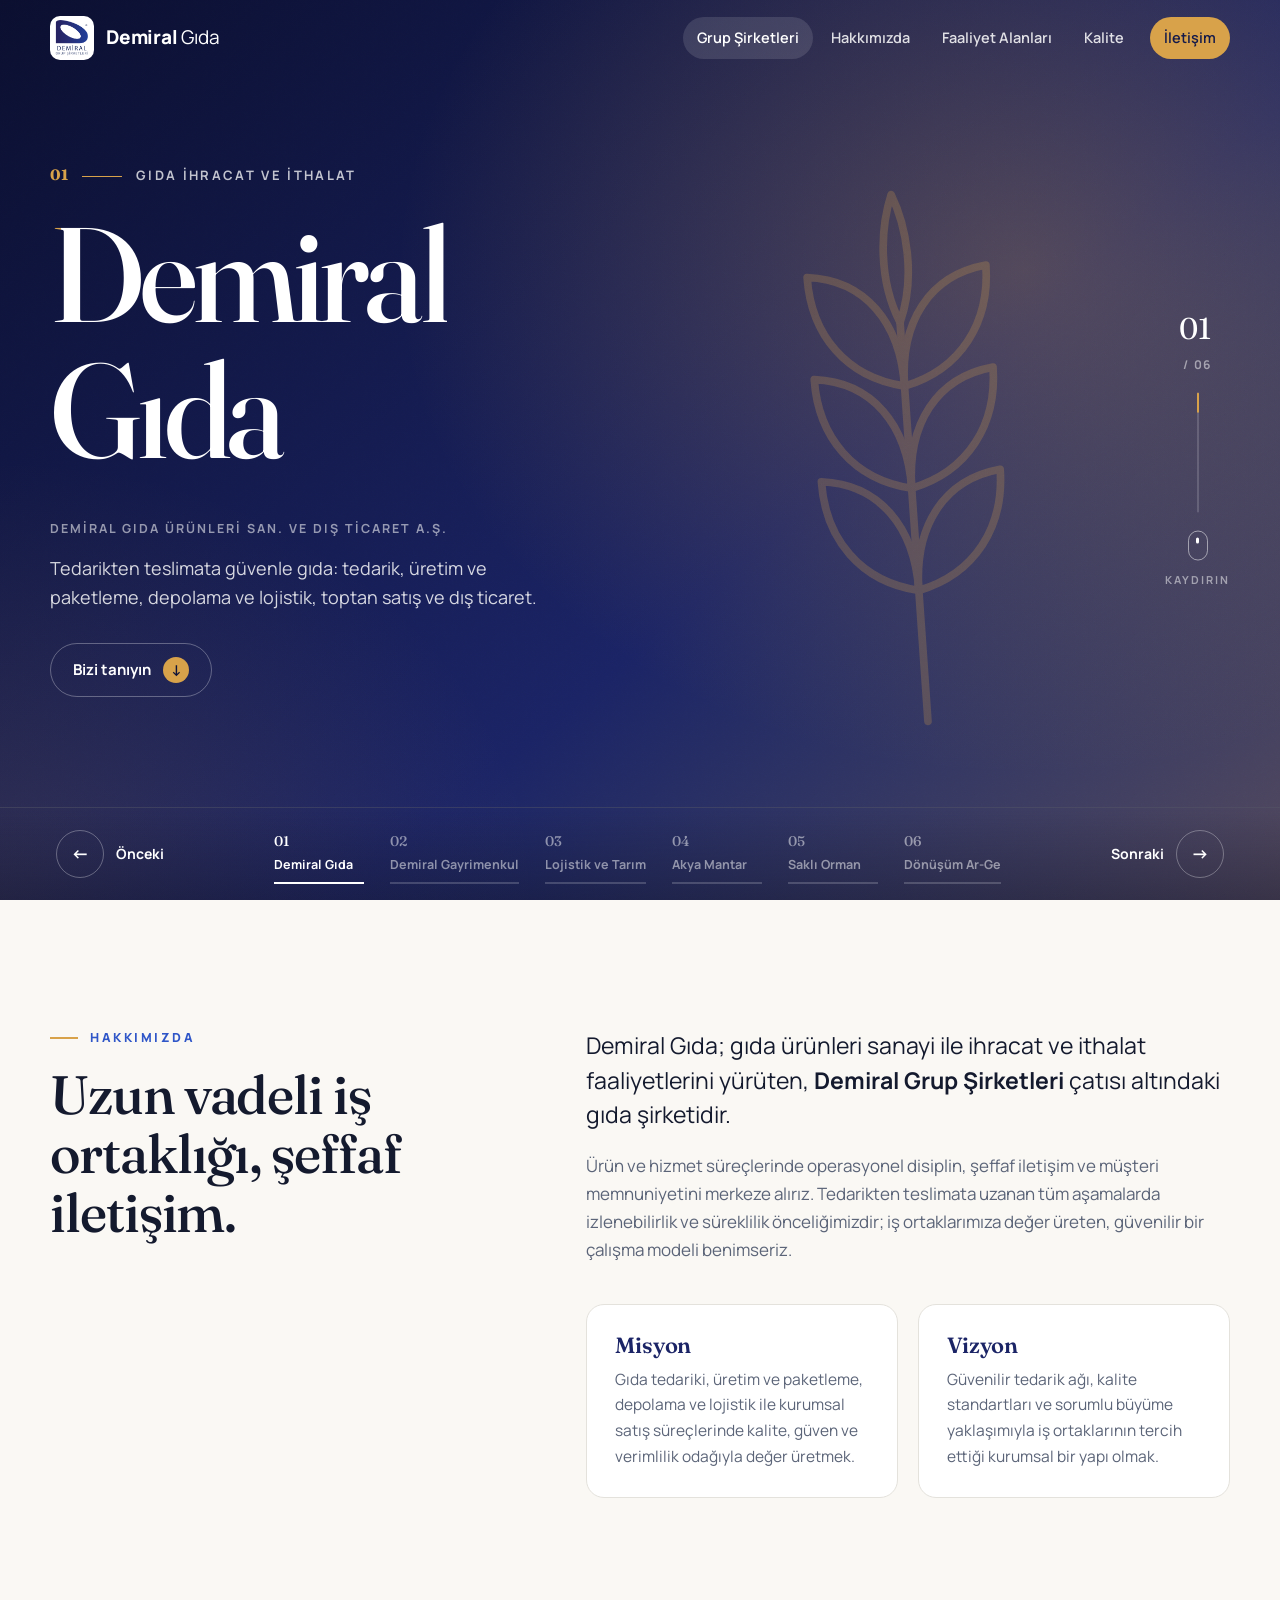
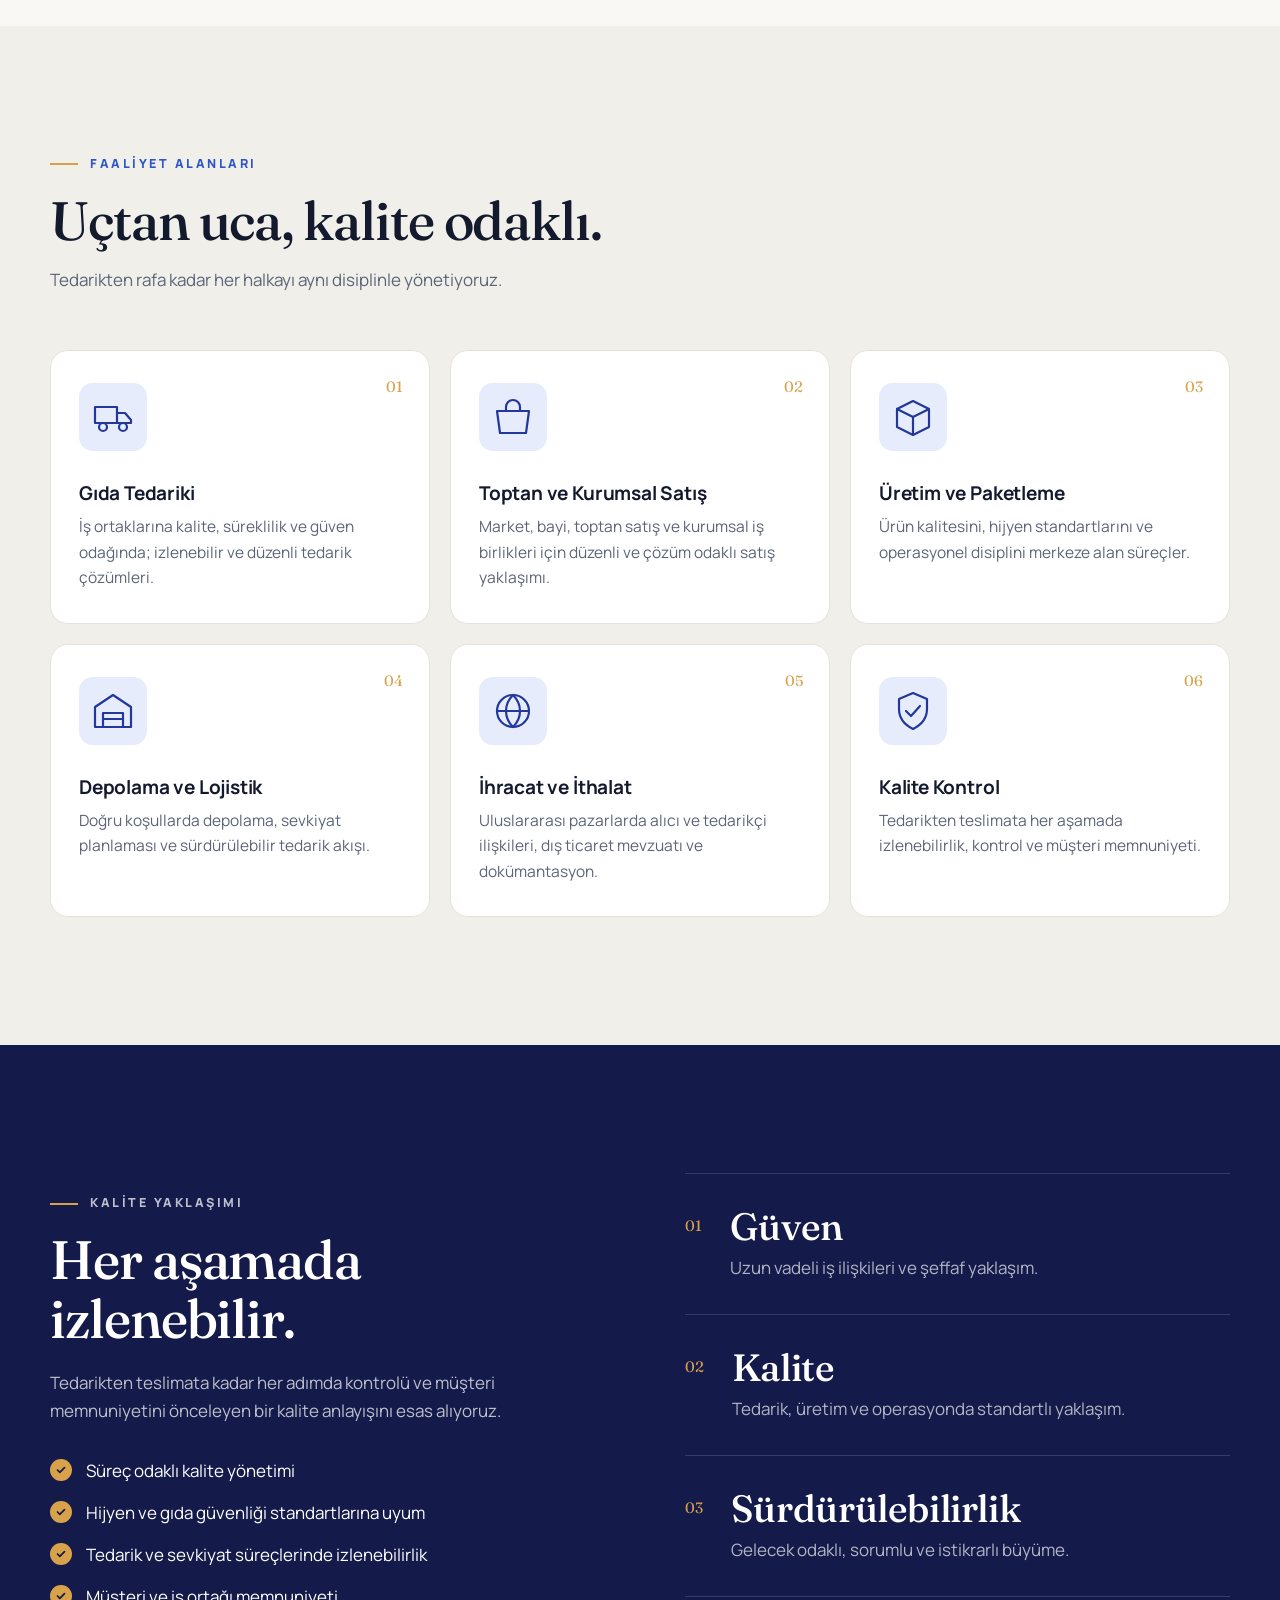
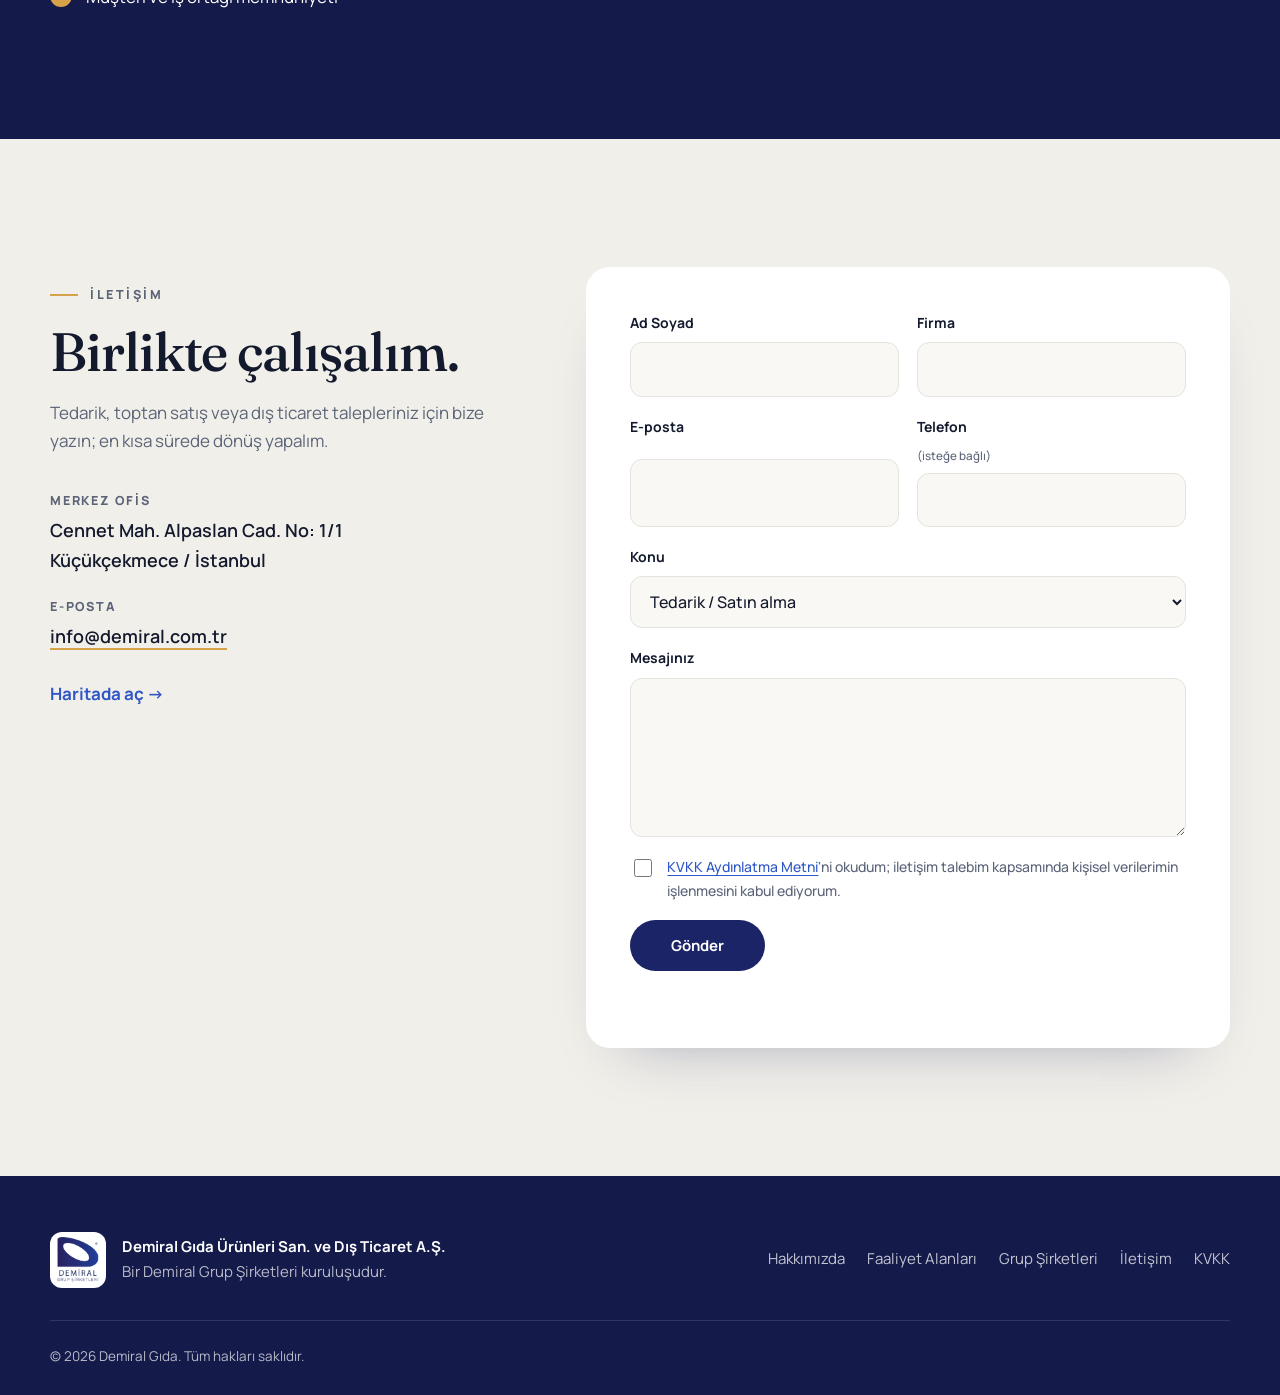
==== commit 3e8bec56: "feat: slider'da scroll/swipe ile geçiş ve yön duyarlı animasyon Sayfa en üstteyken tekerlek/trackpad" ====
--- a/index.html
+++ b/index.html
@@ -49,7 +49,7 @@
 
 <main>
   <!-- GRUP ŞİRKETLERİ SLIDER -->
-  <section class="show" id="grup" aria-roledescription="carousel" aria-label="Demiral Grup Şirketleri">
+  <section class="show" id="grup" data-dir="next" aria-roledescription="carousel" aria-label="Demiral Grup Şirketleri">
     <div class="show__track">
       <article class="slide is-active" id="s-gida" style="--a:#d8a24a;--b:#1b2466" aria-roledescription="slide" aria-label="1 / 6">
         <div class="slide__bg" aria-hidden="true"><svg class="slide__art" viewBox="0 0 200 200"><path d="M100 185V60"/><path d="M100 80c-18-4-28-18-28-36 18 2 28 16 28 36zM100 80c18-4 28-18 28-36-18 2-28 16-28 36z"/><path d="M100 112c-18-4-28-18-28-36 18 2 28 16 28 36zM100 112c18-4 28-18 28-36-18 2-28 16-28 36z"/><path d="M100 144c-18-4-28-18-28-36 18 2 28 16 28 36zM100 144c18-4 28-18 28-36-18 2-28 16-28 36z"/><path d="M100 60c-6-14-4-30 0-40 4 10 6 26 0 40z"/></svg></div>
@@ -126,7 +126,12 @@
         <button class="show__nav" type="button" data-dir="1" aria-label="Sonraki şirket"><span>Sonraki</span><i>→</i></button>
       </div>
     </div>
-    <p class="show__hint" aria-hidden="true">Geçiş için sürükleyin</p>
+    <div class="show__count" aria-hidden="true">
+      <div class="show__num"><div class="show__roll"><span>01</span><span>02</span><span>03</span><span>04</span><span>05</span><span>06</span></div></div>
+      <span class="show__total">/ 06</span>
+      <span class="show__rail"><i></i></span>
+      <span class="show__cue"><i></i>Kaydırın</span>
+    </div>
   </section>
 
   <!-- HAKKIMIZDA -->
--- a/assets/css/style.css
+++ b/assets/css/style.css
@@ -70,26 +70,36 @@
 
 /* showcase slider (grup şirketleri) */
 .sr{position:absolute;width:1px;height:1px;overflow:hidden;clip:rect(0 0 0 0);white-space:nowrap}
-.show{position:relative;height:100vh;height:100svh;min-height:600px;overflow:hidden;background:#0d1238;color:#fff;touch-action:pan-y;user-select:none}
+.show{position:relative;height:100vh;height:100svh;min-height:600px;overflow:hidden;background:#0d1238;color:#fff;touch-action:none;user-select:none}
 .show.is-drag{cursor:grabbing}
 .show__track,.slide,.slide__bg{position:absolute;inset:0}
-.slide{visibility:hidden;z-index:1;transition:visibility 0s 1.1s}
-.slide.is-active{visibility:visible;z-index:2;transition:none}
-.slide.is-leaving{visibility:visible;z-index:1}
-.slide__bg{background:
+.show{--from:105%;--to:-105%;--bg-from:inset(100% 0 0 0);--bg-out:-14%}
+.show[data-dir="prev"]{--from:-105%;--to:105%;--bg-from:inset(0 0 100% 0);--bg-out:14%}
+.slide{visibility:hidden;z-index:1;clip-path:var(--bg-from)}
+.slide.is-active{visibility:visible;z-index:2;clip-path:inset(0);transition:clip-path 1.15s cubic-bezier(.83,0,.17,1)}
+.slide.is-leaving{visibility:visible;z-index:1;clip-path:inset(0)}
+.is-leaving .slide__in{opacity:.3;transform:translateY(calc(var(--bg-out) * 1.6));transition:transform 1.15s cubic-bezier(.83,0,.17,1),opacity 1.15s}
+
+/* arka plan: yön duyarlı perde */
+.slide__bg{overflow:hidden;background:
   radial-gradient(70% 80% at 80% 30%,color-mix(in srgb,var(--a) 30%,transparent),transparent 70%),
   radial-gradient(60% 70% at 0% 100%,color-mix(in srgb,var(--a) 14%,transparent),transparent 70%),
-  linear-gradient(140deg,#0b0f30,var(--b) 60%,color-mix(in srgb,var(--b) 70%,var(--a)));
-  clip-path:inset(0 0 0 100%);transform:scale(1.12);
-  transition:clip-path 1.1s cubic-bezier(.77,0,.18,1),transform 1.8s cubic-bezier(.2,.7,.2,1)}
+  linear-gradient(140deg,#0b0f30,var(--b) 60%,color-mix(in srgb,var(--b) 70%,var(--a)))}
 .slide__bg::after{content:"";position:absolute;inset:0;opacity:.08;mix-blend-mode:overlay;
   background-image:url("data:image/svg+xml,%3Csvg xmlns='http://www.w3.org/2000/svg' width='160' height='160'%3E%3Cfilter id='n'%3E%3CfeTurbulence baseFrequency='.9' numOctaves='2'/%3E%3C/filter%3E%3Crect width='100%25' height='100%25' filter='url(%23n)'/%3E%3C/svg%3E")}
-.is-active .slide__bg{clip-path:inset(0);transform:scale(1)}
-.is-leaving .slide__bg{clip-path:inset(0);transform:scale(1)}
+.slide__bg::before{content:"";position:absolute;inset:0;z-index:1;background:#05071c;opacity:0;pointer-events:none}
+.is-leaving .slide__bg{transform:translateY(var(--bg-out)) scale(1.04);transition:transform 1.15s cubic-bezier(.83,0,.17,1)}
+.is-leaving .slide__bg::before{opacity:.65;transition:opacity 1.15s}
+
+/* çizim: her girişte yeniden çizilir */
 .slide__art{position:absolute;right:4%;top:50%;width:min(52vw,640px);height:auto;transform:translateY(-50%) rotate(-4deg);
-  fill:none;stroke:var(--a);stroke-width:2.4;stroke-linecap:round;stroke-linejoin:round;opacity:.22;
+  fill:none;stroke:var(--a);stroke-width:2.4;stroke-linecap:round;stroke-linejoin:round;opacity:.24;
   animation:drift 18s ease-in-out infinite alternate}
+.slide__art *{stroke-dasharray:1;stroke-dashoffset:1}
+.is-active .slide__art *{stroke-dashoffset:0;transition:stroke-dashoffset 2.4s cubic-bezier(.65,0,.35,1) .5s}
+.is-leaving .slide__art *{stroke-dashoffset:0}
 @keyframes drift{to{transform:translateY(-54%) rotate(3deg) scale(1.05)}}
+
 .slide__in{position:relative;z-index:2;height:100%;display:flex;flex-direction:column;justify-content:center;padding:110px 0 150px}
 .slide__sec{display:flex;align-items:center;gap:14px;font-size:13px;font-weight:700;letter-spacing:.18em;text-transform:uppercase;color:rgba(255,255,255,.75)}
 .slide__sec span{font-family:var(--serif);font-size:15px;letter-spacing:0;color:var(--a)}
@@ -99,21 +109,31 @@
   background:linear-gradient(100deg,var(--a) 0 50%,#fff 50% 100%) 100% 0/205% 100% no-repeat;
   -webkit-background-clip:text;background-clip:text;-webkit-text-fill-color:transparent;transition:background-position .7s cubic-bezier(.7,0,.2,1)}
 .slide__title a:hover,.slide__title a:focus-visible{background-position:0 0}
+
+/* başlık satırları: kaydırma yönünde gir / çık */
 .ln{display:block;overflow:hidden;padding-bottom:.16em;margin-bottom:-.1em}
-.ln>span{display:block;transform:translateY(105%);transition:transform 1s cubic-bezier(.2,.8,.2,1)}
-.ln+.ln>span{transition-delay:.08s}
-.is-active .ln>span{transform:none;transition-delay:.35s}
-.is-active .ln+.ln>span{transition-delay:.45s}
-.slide__legal,.slide__lead,.slide__cta,.slide__sec{opacity:0;transform:translateY(16px);transition:opacity .6s,transform .6s}
-.is-active .slide__sec{opacity:1;transform:none;transition-delay:.3s}
-.is-active .slide__legal{opacity:1;transform:none;transition-delay:.6s}
-.is-active .slide__lead{opacity:1;transform:none;transition-delay:.7s}
-.is-active .slide__cta{opacity:1;transform:none;transition-delay:.8s}
+.ln>span{display:block;transform:translateY(var(--from)) skewY(var(--sk,4deg))}
+.show[data-dir="prev"] .ln>span{--sk:-4deg}
+.is-active .ln>span{transform:none;transition:transform 1.05s cubic-bezier(.16,1,.3,1) .45s}
+.is-active .ln+.ln>span{transition-delay:.55s}
+.is-leaving .ln>span{transform:translateY(var(--to)) skewY(calc(var(--sk,4deg) * -1));transition:transform .7s cubic-bezier(.7,0,.84,0)}
+.is-leaving .ln+.ln>span{transition-delay:.05s}
+
+.slide__sec,.slide__legal,.slide__lead,.slide__cta{opacity:0;transform:translateY(calc(var(--from) * .2))}
+.is-active :is(.slide__sec,.slide__legal,.slide__lead,.slide__cta){opacity:1;transform:none;transition:opacity .7s,transform .9s cubic-bezier(.16,1,.3,1)}
+.is-active .slide__sec{transition-delay:.4s}
+.is-active .slide__legal{transition-delay:.7s}
+.is-active .slide__lead{transition-delay:.8s}
+.is-active .slide__cta{transition-delay:.9s}
+.is-leaving :is(.slide__sec,.slide__legal,.slide__lead,.slide__cta){opacity:0;transform:translateY(calc(var(--to) * .2));transition:opacity .4s,transform .6s}
+
 .slide__legal{margin-top:22px;font-size:12.5px;font-weight:700;letter-spacing:.16em;color:rgba(255,255,255,.55)}
 .slide__lead{max-width:520px;margin-top:14px;font-size:clamp(16px,1.5vw,18px);color:rgba(255,255,255,.82)}
-.slide__cta{align-self:flex-start;margin-top:30px;display:inline-flex;align-items:center;gap:12px;padding:13px 22px;border:1px solid rgba(255,255,255,.3);border-radius:999px;font-weight:700;font-size:15px;text-decoration:none;color:#fff;transition:background .25s,color .25s,border-color .25s,opacity .6s,transform .6s}
+.slide__cta{align-self:flex-start;margin-top:30px;display:inline-flex;align-items:center;gap:12px;padding:13px 22px;border:1px solid rgba(255,255,255,.3);border-radius:999px;font-weight:700;font-size:15px;text-decoration:none;color:#fff}
+.is-active .slide__cta:hover{background:#fff;color:#0d1238;border-color:#fff;transition:background .25s,color .25s,border-color .25s}
 .slide__cta i{font-style:normal;display:grid;place-items:center;width:26px;height:26px;border-radius:50%;background:var(--a);color:#0d1238}
-.slide__cta:hover{background:#fff;color:#0d1238;border-color:#fff}
+
+/* alt çubuk */
 .show__bar{position:absolute;left:0;right:0;bottom:0;z-index:5;border-top:1px solid rgba(255,255,255,.14);background:linear-gradient(transparent,rgba(5,8,30,.35))}
 .show__bar-in{display:flex;align-items:center;justify-content:space-between;gap:20px;height:92px}
 .show__nav{display:flex;align-items:center;gap:12px;background:none;border:0;color:#fff;font:inherit;font-weight:700;font-size:14px;cursor:pointer;padding:6px}
@@ -131,7 +151,18 @@
 .show__dots [aria-selected="true"] em::after{transform:scaleX(1);transition:transform .4s}
 .show.is-playing .show__dots [aria-selected="true"] em::after{transform:scaleX(0);animation:fill var(--dur,7s) linear forwards}
 @keyframes fill{to{transform:scaleX(1)}}
-.show__hint{position:absolute;right:calc((100% - min(var(--wrap),100% - 40px))/2);top:120px;z-index:5;margin:0;font-size:12px;font-weight:700;letter-spacing:.18em;text-transform:uppercase;color:rgba(255,255,255,.45);writing-mode:vertical-rl}
+
+/* sağ: kayan sayaç + kaydırma işareti */
+.show__count{position:absolute;right:calc((100% - min(var(--wrap),100% - 40px))/2);top:50%;z-index:5;transform:translateY(-50%);display:flex;flex-direction:column;align-items:center;gap:10px;color:#fff}
+.show__num{height:1.1em;overflow:hidden;font-family:var(--serif);font-size:30px;line-height:1.1}
+.show__roll{display:flex;flex-direction:column;transform:translateY(calc(var(--i,0) * -1.1em));transition:transform .9s cubic-bezier(.83,0,.17,1)}
+.show__total{font-size:12px;font-weight:700;letter-spacing:.14em;color:rgba(255,255,255,.5)}
+.show__rail{position:relative;width:2px;height:120px;margin:8px 0;background:rgba(255,255,255,.16);border-radius:2px;overflow:hidden}
+.show__rail i{position:absolute;inset:0;background:var(--wheat);transform-origin:top;transform:scaleY(var(--p,.1667));transition:transform .9s cubic-bezier(.83,0,.17,1)}
+.show__cue{display:flex;flex-direction:column;align-items:center;gap:10px;font-size:11px;font-weight:700;letter-spacing:.18em;text-transform:uppercase;color:rgba(255,255,255,.5)}
+.show__cue i{position:relative;width:20px;height:30px;border:1.5px solid rgba(255,255,255,.5);border-radius:12px}
+.show__cue i::after{content:"";position:absolute;left:50%;top:6px;width:3px;height:6px;margin-left:-1.5px;border-radius:2px;background:#fff;animation:cue 1.6s ease-in-out infinite}
+@keyframes cue{0%{opacity:0;transform:translateY(-3px)}40%{opacity:1}100%{opacity:0;transform:translateY(9px)}}
 
 /* sections */
 .sec{padding:clamp(80px,10vw,130px) 0}
@@ -218,8 +249,8 @@
 .js .reveal{opacity:0;transform:translateY(22px);transition:opacity .8s ease,transform .8s ease}
 .js .reveal.is-in{opacity:1;transform:none}
 @media (prefers-reduced-motion:reduce){
-  .slide__bg,.ln>span,.slide__legal,.slide__lead,.slide__cta,.slide__sec{transition:none!important}
-  .slide__art{animation:none}
+  .slide,.slide__in,.slide__bg,.ln>span,.slide__legal,.slide__lead,.slide__cta,.slide__sec,.slide__art *,.show__roll,.show__rail i{transition:none!important}
+  .slide__art,.show__cue i::after{animation:none}
   html{scroll-behavior:auto}
   .js .reveal{opacity:1;transform:none;transition:none}
   .card,.btn{transition:none}
@@ -252,7 +283,7 @@
   .slide__art{width:90vw;right:-20%;top:38%;opacity:.16}
   .slide__in{justify-content:flex-end;padding:100px 0 130px}
   .show__bar-in{height:80px;gap:8px}
-  .show__nav span,.show__hint{display:none}
+  .show__nav span,.show__count{display:none}
   .show__nav i{width:42px;height:42px}
   .show__dots{gap:0}
   .show__dots button{min-width:0;padding:12px 6px 14px}
